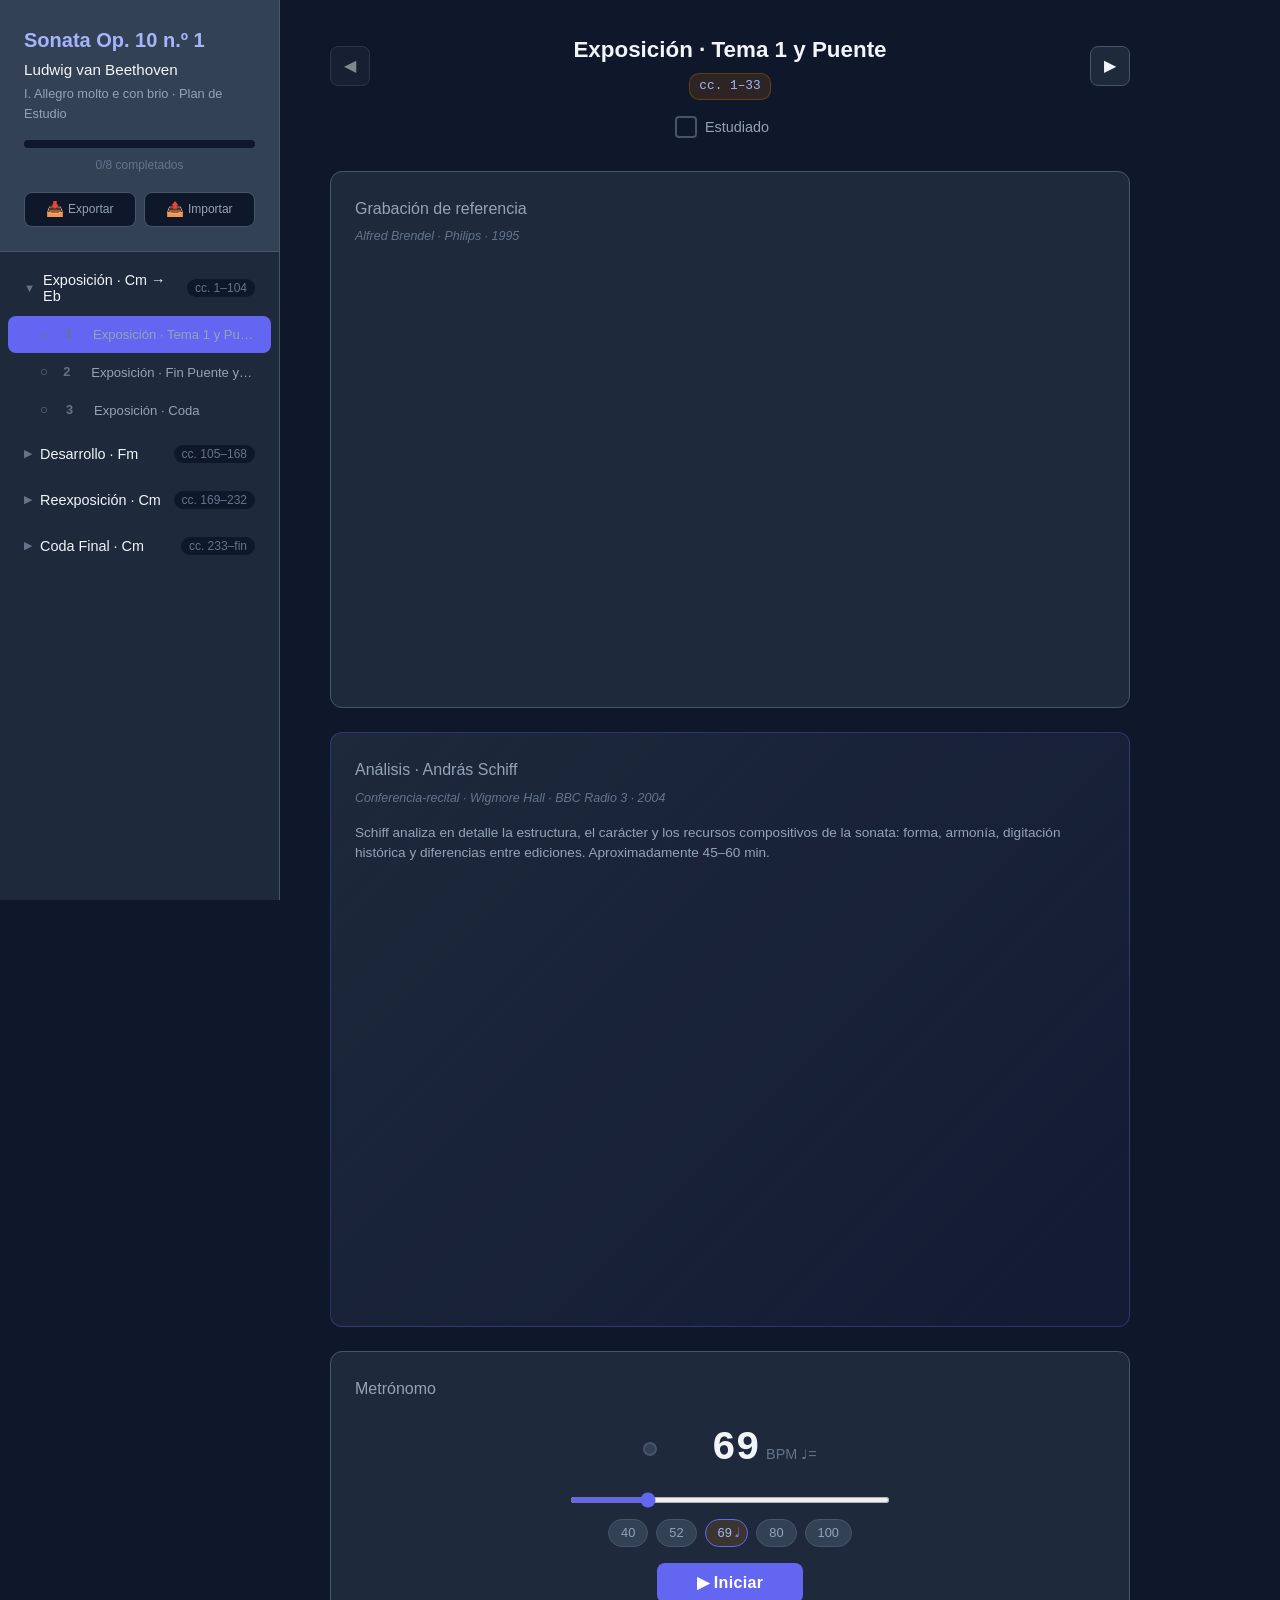
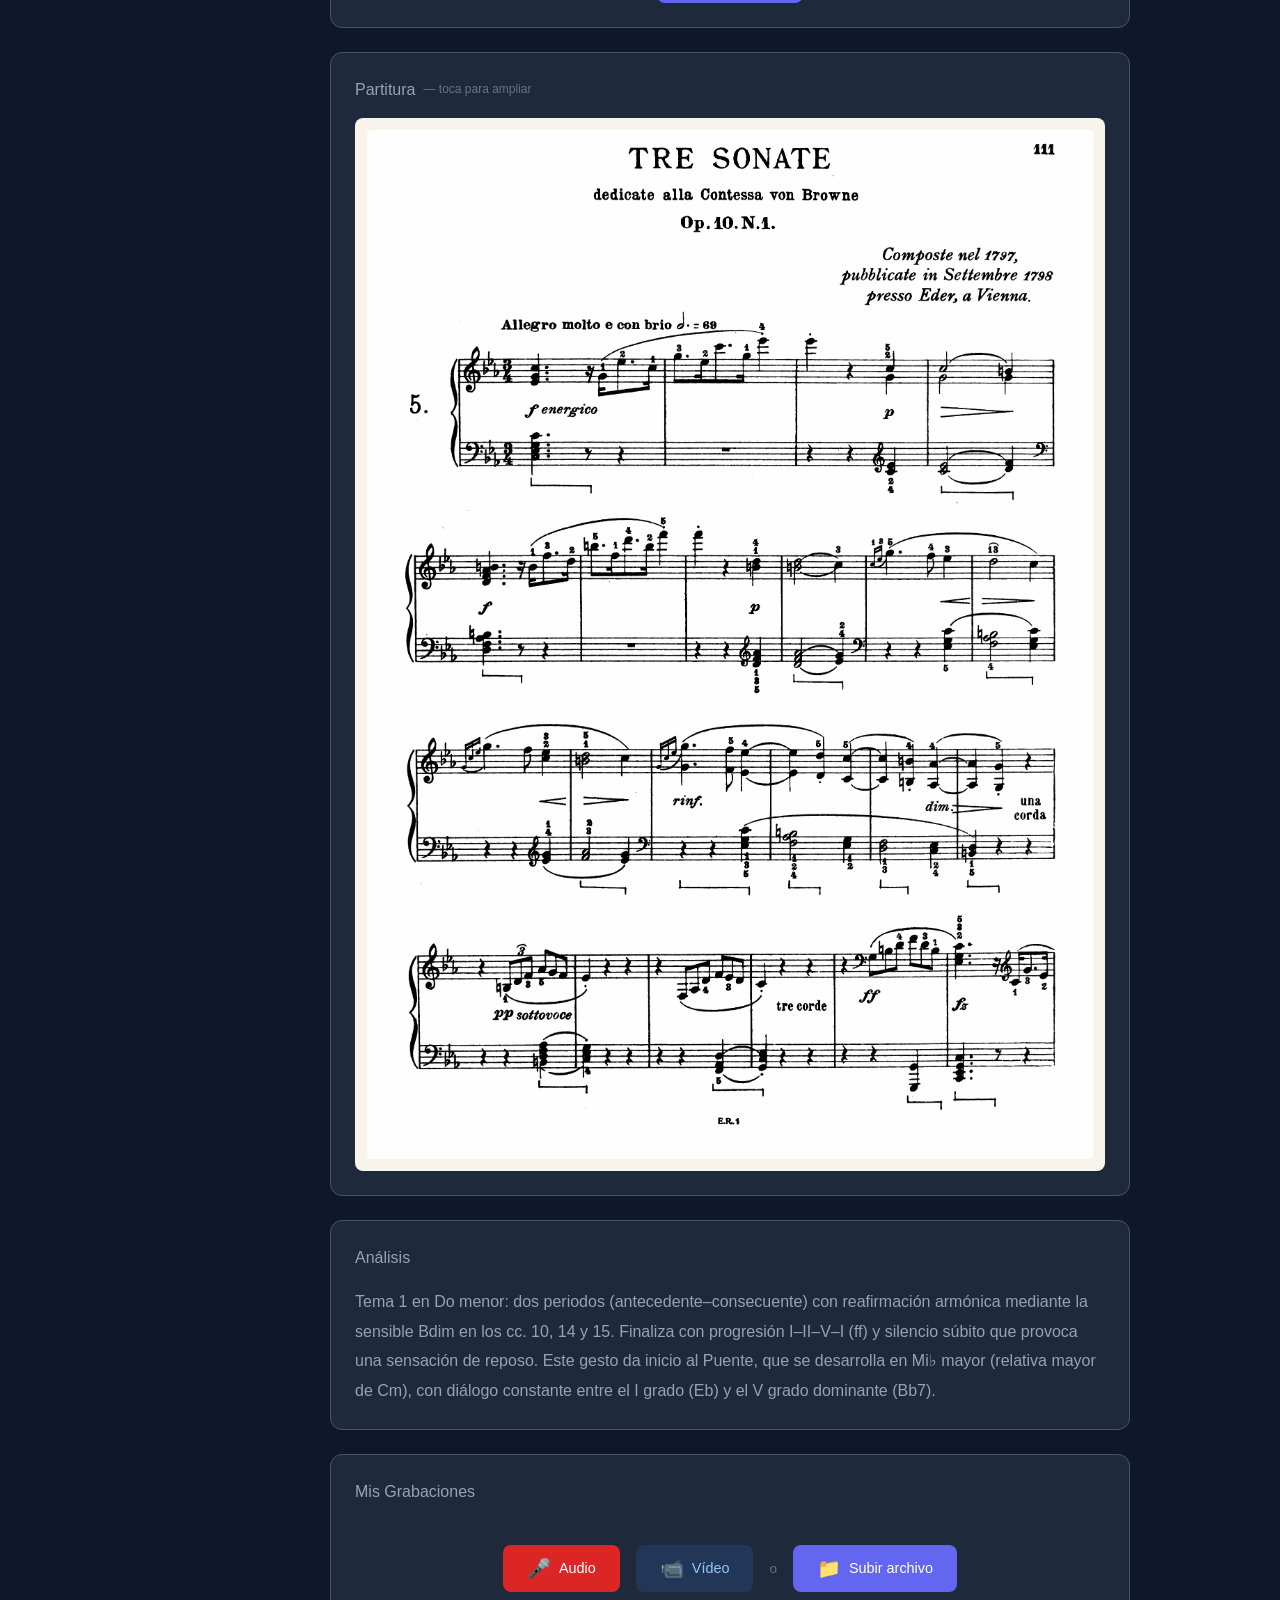
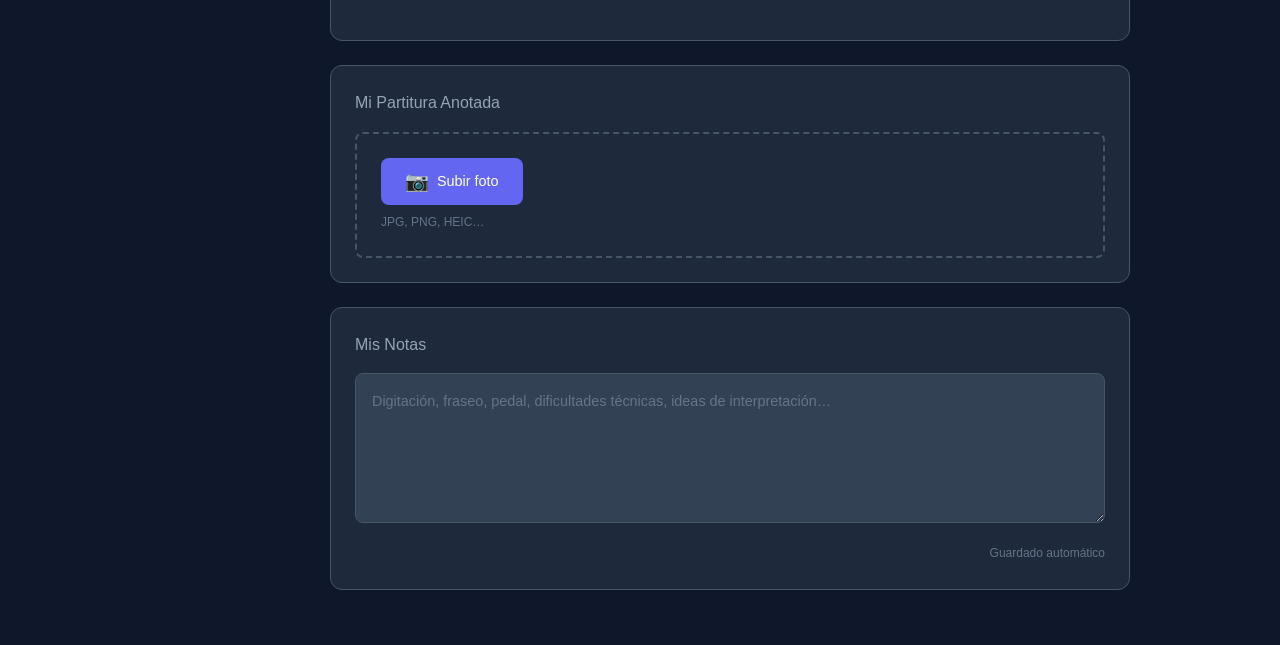
==== index.html @ c19d7aa0 "feat: grabación Brendel + análisis Schiff (Wigmore Hall 2004) Referencia: Alfred Brendel Philips 199" ====
<!DOCTYPE html>
<html lang="es">
<head>
    <meta charset="UTF-8">
    <meta name="viewport" content="width=device-width, initial-scale=1.0">
    <meta name="mobile-web-app-capable" content="yes">
    <meta name="apple-mobile-web-app-capable" content="yes">
    <meta name="apple-mobile-web-app-status-bar-style" content="black-translucent">
    <meta name="apple-mobile-web-app-title" content="Beethoven Op.10/1">
    <link rel="icon" href="data:image/svg+xml,<svg xmlns='http://www.w3.org/2000/svg' viewBox='0 0 100 100'><text y='.9em' font-size='90'>🎹</text></svg>">
    <meta name="theme-color" content="#0f172a">
    <title>Sonata Op. 10 n.º 1 · I. Allegro — Plan de Estudio</title>
    <link rel="stylesheet" href="css/styles.css">
</head>
<body>
    <div class="app-container">
        <!-- Sidebar -->
        <aside class="sidebar" id="sidebar">
            <div class="sidebar-header">
                <h1>Sonata Op. 10 n.º 1</h1>
                <p class="composer">Ludwig van Beethoven</p>
                <p class="subtitle">I. Allegro molto e con brio · Plan de Estudio</p>
                <div class="progress-container">
                    <div class="progress-bar">
                        <div class="progress-fill" id="progressFill"></div>
                    </div>
                    <span class="progress-text" id="progressText">0/8 completados</span>
                </div>

                <div class="backup-buttons">
                    <button class="backup-btn" id="exportBtn" title="Exportar backup">
                        <span>📥</span> Exportar
                    </button>
                    <button class="backup-btn" id="importBtn" title="Importar backup">
                        <span>📤</span> Importar
                    </button>
                    <input type="file" id="importInput" accept=".json" hidden>
                </div>
            </div>

            <nav class="sections-nav" id="sectionsNav">
                <div class="section-group">
                    <button class="section-header" data-section="exposicion">
                        <span class="section-icon">▼</span>
                        <span class="section-title">Exposición · Cm → Eb</span>
                        <span class="section-count">cc. 1–104</span>
                    </button>
                    <div class="section-items" id="section-exposicion"></div>
                </div>

                <div class="section-group">
                    <button class="section-header" data-section="desarrollo">
                        <span class="section-icon">▶</span>
                        <span class="section-title">Desarrollo · Fm</span>
                        <span class="section-count">cc. 105–168</span>
                    </button>
                    <div class="section-items collapsed" id="section-desarrollo"></div>
                </div>

                <div class="section-group">
                    <button class="section-header" data-section="reexposicion">
                        <span class="section-icon">▶</span>
                        <span class="section-title">Reexposición · Cm</span>
                        <span class="section-count">cc. 169–232</span>
                    </button>
                    <div class="section-items collapsed" id="section-reexposicion"></div>
                </div>

                <div class="section-group">
                    <button class="section-header" data-section="coda">
                        <span class="section-icon">▶</span>
                        <span class="section-title">Coda Final · Cm</span>
                        <span class="section-count">cc. 233–fin</span>
                    </button>
                    <div class="section-items collapsed" id="section-coda"></div>
                </div>
            </nav>
        </aside>

        <!-- Mobile menu button -->
        <button class="mobile-menu-btn" id="mobileMenuBtn">
            <span></span>
            <span></span>
            <span></span>
        </button>

        <!-- Main Content -->
        <main class="main-content" id="mainContent">
            <div class="pasaje-view" id="pasajeView">
                <!-- Header -->
                <div class="variation-header">
                    <div class="nav-buttons">
                        <button class="nav-btn" id="prevBtn" title="Anterior">◀</button>
                        <div class="title-block">
                            <h2 class="variation-title" id="pasajeTitulo">Cargando…</h2>
                            <span class="compases-badge" id="pasajeCompases"></span>
                        </div>
                        <button class="nav-btn" id="nextBtn" title="Siguiente">▶</button>
                    </div>
                    <div class="variation-status">
                        <label class="checkbox-container">
                            <input type="checkbox" id="completedCheckbox">
                            <span class="checkmark"></span>
                            <span class="checkbox-label">Estudiado</span>
                        </label>
                        <span class="date-completed" id="dateCompleted"></span>
                    </div>
                </div>

                <!-- Reference Recording -->
                <div class="reference-section">
                    <h3>Grabación de referencia</h3>
                    <p class="reference-meta">Alfred Brendel · Philips · 1995</p>
                    <div class="yt-container">
                        <iframe
                            src="https://www.youtube.com/embed/PrhvseQ_K3A"
                            title="Beethoven Sonata Op. 10 No. 1 — Alfred Brendel"
                            frameborder="0"
                            allow="accelerometer; autoplay; clipboard-write; encrypted-media; gyroscope; picture-in-picture"
                            allowfullscreen>
                        </iframe>
                    </div>
                </div>

                <!-- Schiff Analysis -->
                <div class="reference-section analysis-section">
                    <h3>Análisis · András Schiff</h3>
                    <p class="reference-meta">Conferencia-recital · Wigmore Hall · BBC Radio 3 · 2004</p>
                    <p class="analysis-intro">Schiff analiza en detalle la estructura, el carácter y los recursos compositivos de la sonata: forma, armonía, digitación histórica y diferencias entre ediciones. Aproximadamente 45–60 min.</p>
                    <div class="yt-container">
                        <iframe
                            src="https://www.youtube.com/embed/6U5kYy9c1RE"
                            title="Beethoven Sonata Op. 10 No. 1 — András Schiff lecture"
                            frameborder="0"
                            allow="accelerometer; autoplay; clipboard-write; encrypted-media; gyroscope; picture-in-picture"
                            allowfullscreen>
                        </iframe>
                    </div>
                </div>

                <!-- Metronome -->
                <div class="metronome-section">
                    <h3>Metrónomo</h3>
                    <div class="metronome-container">
                        <div class="metronome-display">
                            <span class="metro-beat" id="metroBeat"></span>
                            <span class="metro-bpm" id="metroBpm">69</span>
                            <span class="metro-label">BPM ♩=</span>
                        </div>
                        <input type="range" class="metro-slider" id="metroSlider"
                               min="30" max="200" value="69">
                        <div class="metro-presets">
                            <button class="metro-preset" data-bpm="40">40</button>
                            <button class="metro-preset" data-bpm="52">52</button>
                            <button class="metro-preset active" data-bpm="69">69 𝅗𝅥</button>
                            <button class="metro-preset" data-bpm="80">80</button>
                            <button class="metro-preset" data-bpm="100">100</button>
                        </div>
                        <button class="metro-btn" id="metroBtn">▶ Iniciar</button>
                    </div>
                </div>

                <!-- Score Image -->
                <div class="manuscript-section">
                    <h3>Partitura <span class="zoom-hint">— toca para ampliar</span></h3>
                    <div class="manuscript-container">
                        <img id="manuscriptImg" src="" alt="Partitura" title="Toca para ampliar">
                    </div>
                </div>

                <!-- Fullscreen overlay -->
                <div class="score-overlay" id="scoreOverlay">
                    <img id="scoreOverlayImg" src="" alt="Partitura ampliada">
                </div>

                <!-- Description -->
                <div class="description-section">
                    <h3>Análisis</h3>
                    <p id="pasajeDescripcion"></p>
                </div>

                <!-- Recording Section -->
                <div class="recording-section">
                    <h3>Mis Grabaciones</h3>
                    <div class="recording-container">
                        <div class="audio-options" id="audioOptions">
                            <button class="record-btn" id="recordBtn">
                                <span class="record-icon">🎤</span>
                                <span>Audio</span>
                            </button>
                            <button class="record-btn record-btn-video" id="recordVideoBtn">
                                <span class="record-icon">📹</span>
                                <span>Vídeo</span>
                            </button>
                            <span class="audio-separator">o</span>
                            <input type="file" id="audioInput" accept="audio/*" hidden>
                            <button class="upload-btn" id="uploadBtn">
                                <span class="upload-icon">📁</span>
                                <span>Subir archivo</span>
                            </button>
                        </div>
                        <div class="recorder-active" id="recorderActive" style="display: none;">
                            <div class="recording-indicator">
                                <span class="rec-dot"></span>
                                <span class="rec-text">REC</span>
                                <span class="rec-time" id="recTime">00:00</span>
                            </div>
                            <button class="stop-btn" id="stopBtn">
                                <span>■</span> Parar
                            </button>
                        </div>
                        <!-- Cuenta atrás antes de grabar vídeo -->
                        <div class="countdown-overlay" id="countdownOverlay" style="display: none;">
                            <span class="countdown-number" id="countdownNumber">3</span>
                        </div>
                        <!-- Webcam preview durante grabación de vídeo -->
                        <div class="video-recorder-active" id="videoRecorderActive" style="display: none;">
                            <div class="video-recorder-layout">
                                <div class="webcam-wrapper">
                                    <video id="webcamPreview" autoplay muted playsinline class="webcam-preview"></video>
                                </div>
                                <div class="score-thumb-wrapper">
                                    <img id="scoreThumbnail" class="score-thumbnail" src="" alt="Partitura">
                                </div>
                            </div>
                            <div class="recording-indicator">
                                <span class="rec-dot"></span>
                                <span class="rec-text">REC</span>
                                <span class="rec-time" id="recVideoTime">00:00</span>
                            </div>
                            <button class="stop-btn" id="stopVideoBtn">
                                <span>■</span> Parar
                            </button>
                        </div>
                        <div class="recordings-list" id="recordingsList"></div>
                        <div class="recordings-list" id="videosList"></div>
                    </div>
                </div>

                <!-- My Score Photo Section -->
                <div class="score-photo-section">
                    <h3>Mi Partitura Anotada</h3>
                    <div class="score-photo-container">
                        <div class="photo-upload-area" id="photoUploadArea">
                            <input type="file" id="photoInput" accept="image/*" hidden>
                            <button class="photo-upload-btn" id="photoUploadBtn">
                                <span class="photo-icon">📷</span>
                                <span>Subir foto</span>
                            </button>
                            <p class="upload-hint">JPG, PNG, HEIC…</p>
                        </div>
                        <div class="photo-preview-container" id="photoPreviewContainer" style="display: none;">
                            <img id="photoPreview" src="" alt="Mi partitura anotada">
                            <button class="remove-photo-btn" id="removePhotoBtn" title="Eliminar foto">✕</button>
                        </div>
                    </div>
                </div>

                <!-- Notes Section -->
                <div class="notes-section">
                    <h3>Mis Notas</h3>
                    <textarea id="notesTextarea" placeholder="Digitación, fraseo, pedal, dificultades técnicas, ideas de interpretación…"></textarea>
                    <div class="notes-footer">
                        <span class="autosave-indicator" id="autosaveIndicator">Guardado automático</span>
                    </div>
                </div>
            </div>
        </main>
    </div>

    <script src="js/data.js?v=1"></script>
    <script src="js/app.js?v=1"></script>
</body>
</html>
---- css/styles.css ----
/* Reset y variables */
* {
    margin: 0;
    padding: 0;
    box-sizing: border-box;
}

:root {
    --bg-primary: #0f172a;
    --bg-secondary: #1e293b;
    --bg-tertiary: #334155;
    --text-primary: #f1f5f9;
    --text-secondary: #94a3b8;
    --text-muted: #64748b;
    --accent: #6366f1;
    --accent-hover: #4f46e5;
    --accent-light: #a5b4fc;
    --accent-green: #22c55e;
    --accent-green-light: #4ade80;
    --border-color: #475569;
    --shadow: 0 4px 6px -1px rgba(0, 0, 0, 0.3);
    --radius: 8px;
    --radius-lg: 12px;
}

body {
    font-family: -apple-system, BlinkMacSystemFont, 'Segoe UI', Roboto, Oxygen, Ubuntu, sans-serif;
    background-color: var(--bg-primary);
    color: var(--text-primary);
    line-height: 1.6;
    min-height: 100vh;
}

.app-container {
    display: flex;
    min-height: 100vh;
}

/* Sidebar */
.sidebar {
    width: 280px;
    background-color: var(--bg-secondary);
    border-right: 1px solid var(--border-color);
    display: flex;
    flex-direction: column;
    position: fixed;
    height: 100vh;
    overflow-y: auto;
    z-index: 100;
    transition: transform 0.3s ease;
}

.sidebar-header {
    padding: 1.5rem;
    border-bottom: 1px solid var(--border-color);
    background-color: var(--bg-tertiary);
}

.sidebar-header h1 {
    font-size: 1.25rem;
    font-weight: 700;
    margin-bottom: 0.1rem;
    color: var(--accent-light);
}

.composer {
    font-size: 0.95rem;
    font-weight: 500;
    color: var(--text-primary);
    margin-bottom: 0.1rem;
}

.subtitle {
    font-size: 0.8rem;
    color: var(--text-secondary);
    margin-bottom: 1rem;
}

/* Progress Bar */
.progress-container {
    margin-top: 1rem;
}

.progress-bar {
    height: 8px;
    background-color: var(--bg-primary);
    border-radius: 4px;
    overflow: hidden;
}

.progress-fill {
    height: 100%;
    background: linear-gradient(90deg, var(--accent), var(--accent-light));
    border-radius: 4px;
    width: 0%;
    transition: width 0.5s ease;
}

.progress-text {
    display: block;
    font-size: 0.75rem;
    color: var(--text-muted);
    margin-top: 0.5rem;
    text-align: center;
}

/* Sections Navigation */
.sections-nav {
    flex: 1;
    overflow-y: auto;
    padding: 0.5rem;
}

.section-group {
    margin-bottom: 0.25rem;
}

.section-header {
    width: 100%;
    display: flex;
    align-items: center;
    gap: 0.5rem;
    padding: 0.75rem 1rem;
    background-color: transparent;
    border: none;
    color: var(--text-primary);
    font-size: 0.9rem;
    font-weight: 500;
    cursor: pointer;
    border-radius: var(--radius);
    transition: background-color 0.2s;
}

.section-header:hover {
    background-color: var(--bg-tertiary);
}

.section-icon {
    font-size: 0.7rem;
    color: var(--text-muted);
    transition: transform 0.2s;
}

.section-title {
    flex: 1;
    text-align: left;
}

.section-count {
    font-size: 0.75rem;
    color: var(--text-muted);
    background-color: var(--bg-primary);
    padding: 0.125rem 0.5rem;
    border-radius: 10px;
}

.section-items {
    max-height: 1000px;
    overflow: hidden;
    transition: max-height 0.3s ease;
}

.section-items.collapsed {
    max-height: 0;
}

.variation-item {
    display: flex;
    align-items: center;
    gap: 0.5rem;
    padding: 0.5rem 1rem 0.5rem 2rem;
    cursor: pointer;
    border-radius: var(--radius);
    transition: background-color 0.2s;
    font-size: 0.85rem;
}

.variation-item:hover {
    background-color: var(--bg-tertiary);
}

.variation-item.active {
    background-color: var(--accent);
}

.variation-item.completed .item-check {
    color: var(--accent-green);
}

.item-check {
    width: 18px;
    color: var(--text-muted);
}

.item-number {
    font-weight: 600;
    min-width: 20px;
    color: var(--text-muted);
    font-size: 0.8rem;
}

.item-title {
    color: var(--text-secondary);
    font-size: 0.82rem;
    white-space: nowrap;
    overflow: hidden;
    text-overflow: ellipsis;
}

/* Mobile Menu Button */
.mobile-menu-btn {
    display: none;
    position: fixed;
    top: 1rem;
    left: 1rem;
    z-index: 200;
    width: 40px;
    height: 40px;
    background-color: var(--bg-secondary);
    border: 1px solid var(--border-color);
    border-radius: var(--radius);
    cursor: pointer;
    flex-direction: column;
    justify-content: center;
    align-items: center;
    gap: 4px;
}

.mobile-menu-btn span {
    display: block;
    width: 20px;
    height: 2px;
    background-color: var(--text-primary);
    transition: transform 0.2s;
}

/* Main Content */
.main-content {
    flex: 1;
    margin-left: 280px;
    padding: 2rem;
    max-width: 900px;
}

.pasaje-view {
    max-width: 800px;
    margin: 0 auto;
}

/* Variation Header */
.variation-header {
    margin-bottom: 2rem;
}

.nav-buttons {
    display: flex;
    align-items: center;
    gap: 1rem;
    margin-bottom: 1rem;
}

.nav-btn {
    width: 40px;
    height: 40px;
    background-color: var(--bg-secondary);
    border: 1px solid var(--border-color);
    border-radius: var(--radius);
    color: var(--text-primary);
    cursor: pointer;
    font-size: 1rem;
    transition: background-color 0.2s, transform 0.1s;
    flex-shrink: 0;
}

.nav-btn:hover {
    background-color: var(--bg-tertiary);
}

.nav-btn:active {
    transform: scale(0.95);
}

.nav-btn:disabled {
    opacity: 0.5;
    cursor: not-allowed;
}

.title-block {
    flex: 1;
    text-align: center;
}

.variation-title {
    font-size: 1.4rem;
    font-weight: 600;
    margin-bottom: 0.2rem;
}

.compases-badge {
    display: inline-block;
    font-size: 0.8rem;
    color: var(--accent-light);
    background-color: rgba(217, 119, 6, 0.15);
    padding: 0.15rem 0.6rem;
    border-radius: 10px;
    border: 1px solid rgba(217, 119, 6, 0.3);
    font-family: monospace;
}

.variation-status {
    display: flex;
    align-items: center;
    gap: 1rem;
    justify-content: center;
}

/* Custom Checkbox */
.checkbox-container {
    display: flex;
    align-items: center;
    gap: 0.5rem;
    cursor: pointer;
    user-select: none;
}

.checkbox-container input {
    display: none;
}

.checkmark {
    width: 22px;
    height: 22px;
    border: 2px solid var(--border-color);
    border-radius: 4px;
    display: flex;
    align-items: center;
    justify-content: center;
    transition: all 0.2s;
}

.checkbox-container input:checked + .checkmark {
    background-color: var(--accent-green);
    border-color: var(--accent-green);
}

.checkbox-container input:checked + .checkmark::after {
    content: '✓';
    color: white;
    font-size: 14px;
    font-weight: bold;
}

.checkbox-label {
    font-size: 0.9rem;
    color: var(--text-secondary);
}

.date-completed {
    font-size: 0.8rem;
    color: var(--text-muted);
}

/* Sections */
.manuscript-section,
.description-section,
.recording-section,
.notes-section,
.score-photo-section {
    background-color: var(--bg-secondary);
    border-radius: var(--radius-lg);
    padding: 1.5rem;
    margin-bottom: 1.5rem;
    border: 1px solid var(--border-color);
}

.manuscript-section h3,
.description-section h3,
.recording-section h3,
.notes-section h3,
.score-photo-section h3 {
    font-size: 1rem;
    font-weight: 500;
    color: var(--text-secondary);
    margin-bottom: 1rem;
    display: flex;
    align-items: center;
    gap: 0.5rem;
}

/* Reference Recording */
.reference-section {
    background-color: var(--bg-secondary);
    border-radius: var(--radius-lg);
    padding: 1.5rem;
    margin-bottom: 1.5rem;
    border: 1px solid var(--border-color);
}

.reference-section h3 {
    font-size: 1rem;
    font-weight: 500;
    color: var(--text-secondary);
    margin-bottom: 0.35rem;
}

.reference-meta {
    font-size: 0.78rem;
    color: var(--text-muted);
    margin-bottom: 0.9rem;
    font-style: italic;
}

.analysis-section {
    border-color: rgba(99, 102, 241, 0.3);
    background: linear-gradient(135deg, var(--bg-secondary), rgba(99, 102, 241, 0.05));
}

.analysis-intro {
    font-size: 0.85rem;
    color: var(--text-secondary);
    margin-bottom: 1rem;
    line-height: 1.5;
}

.yt-container {
    position: relative;
    padding-bottom: 56.25%;
    height: 0;
    overflow: hidden;
    border-radius: var(--radius);
}

.yt-container iframe {
    position: absolute;
    top: 0;
    left: 0;
    width: 100%;
    height: 100%;
    border-radius: var(--radius);
}

/* Metronome */
.metronome-section {
    background-color: var(--bg-secondary);
    border-radius: var(--radius-lg);
    padding: 1.5rem;
    margin-bottom: 1.5rem;
    border: 1px solid var(--border-color);
}

.metronome-section h3 {
    font-size: 1rem;
    font-weight: 500;
    color: var(--text-secondary);
    margin-bottom: 1rem;
}

.metronome-container {
    display: flex;
    flex-direction: column;
    align-items: center;
    gap: 1rem;
}

.metronome-display {
    display: flex;
    align-items: baseline;
    gap: 0.4rem;
}

.metro-beat {
    display: inline-block;
    width: 14px;
    height: 14px;
    border-radius: 50%;
    background-color: var(--bg-tertiary);
    border: 2px solid var(--border-color);
    transition: background-color 0.05s, border-color 0.05s;
    flex-shrink: 0;
    align-self: center;
}

.metro-beat.on {
    background-color: var(--accent-light);
    border-color: var(--accent-light);
    box-shadow: 0 0 8px var(--accent);
}

.metro-bpm {
    font-size: 2.5rem;
    font-weight: 700;
    font-family: monospace;
    color: var(--text-primary);
    min-width: 4ch;
    text-align: right;
}

.metro-label {
    font-size: 0.9rem;
    color: var(--text-muted);
}

.metro-slider {
    width: 100%;
    max-width: 320px;
    accent-color: var(--accent);
    height: 6px;
    cursor: pointer;
}

.metro-presets {
    display: flex;
    gap: 0.5rem;
    flex-wrap: wrap;
    justify-content: center;
}

.metro-preset {
    padding: 0.3rem 0.75rem;
    background-color: var(--bg-tertiary);
    border: 1px solid var(--border-color);
    border-radius: 20px;
    color: var(--text-secondary);
    font-size: 0.8rem;
    cursor: pointer;
    transition: all 0.2s;
}

.metro-preset:hover {
    border-color: var(--accent);
    color: var(--accent-light);
}

.metro-preset.active {
    background-color: rgba(217, 119, 6, 0.15);
    border-color: var(--accent);
    color: var(--accent-light);
}

.metro-btn {
    padding: 0.65rem 2.5rem;
    background-color: var(--accent);
    border: none;
    border-radius: var(--radius);
    color: white;
    font-size: 1rem;
    font-weight: 600;
    cursor: pointer;
    transition: background-color 0.2s;
    letter-spacing: 0.02em;
}

.metro-btn:hover {
    background-color: var(--accent-hover);
}

.metro-btn.running {
    background-color: #dc2626;
}

.metro-btn.running:hover {
    background-color: #b91c1c;
}

/* Manuscript / Score */
.manuscript-container {
    background-color: #f8f4ec;
    border-radius: var(--radius);
    padding: 0.75rem;
    text-align: center;
    min-height: 120px;
    display: flex;
    align-items: center;
    justify-content: center;
}

.zoom-hint {
    font-size: 0.75rem;
    color: var(--text-muted);
    font-weight: 400;
}

.manuscript-container img {
    max-width: 100%;
    height: auto;
    border-radius: 4px;
    cursor: zoom-in;
    transition: opacity 0.15s;
}

.manuscript-container img:hover {
    opacity: 0.85;
}

/* Score fullscreen overlay */
.score-overlay {
    display: none;
    position: fixed;
    inset: 0;
    background-color: rgba(0, 0, 0, 0.95);
    z-index: 500;
    justify-content: center;
    align-items: center;
    cursor: zoom-out;
    padding: 1rem;
}

.score-overlay.open {
    display: flex;
}

.score-overlay img {
    max-width: 100%;
    max-height: 100%;
    object-fit: contain;
    border-radius: var(--radius);
    touch-action: pinch-zoom;
}

/* Description */
#pasajeDescripcion {
    color: var(--text-secondary);
    line-height: 1.85;
}

/* Recording */
.recording-container {
    display: flex;
    flex-direction: column;
    gap: 1rem;
}

.audio-options {
    display: flex;
    align-items: center;
    justify-content: center;
    gap: 1rem;
    padding: 1.5rem;
}

.audio-separator {
    color: var(--text-muted);
    font-size: 0.85rem;
}

.record-btn {
    display: flex;
    align-items: center;
    gap: 0.5rem;
    padding: 0.75rem 1.5rem;
    background-color: #dc2626;
    border: none;
    border-radius: var(--radius);
    color: white;
    font-size: 0.9rem;
    cursor: pointer;
    transition: background-color 0.2s;
}

.record-btn:hover {
    background-color: #b91c1c;
}

.record-icon {
    font-size: 1.2rem;
}

.upload-btn {
    display: flex;
    align-items: center;
    gap: 0.5rem;
    padding: 0.75rem 1.5rem;
    background-color: var(--accent);
    border: none;
    border-radius: var(--radius);
    color: white;
    font-size: 0.9rem;
    cursor: pointer;
    transition: background-color 0.2s;
}

.upload-btn:hover {
    background-color: var(--accent-hover);
}

.upload-icon {
    font-size: 1.2rem;
}

/* Recorder Active State */
.recorder-active {
    display: flex;
    flex-direction: column;
    align-items: center;
    gap: 1rem;
    padding: 1.5rem;
}

.recording-indicator {
    display: flex;
    align-items: center;
    gap: 0.75rem;
    padding: 0.75rem 1.5rem;
    background-color: rgba(220, 38, 38, 0.1);
    border-radius: var(--radius);
}

.rec-dot {
    width: 12px;
    height: 12px;
    background-color: #dc2626;
    border-radius: 50%;
    animation: pulse-rec 1s ease-in-out infinite;
}

@keyframes pulse-rec {
    0%, 100% { opacity: 1; }
    50% { opacity: 0.3; }
}

.rec-text {
    color: #dc2626;
    font-weight: 600;
    font-size: 0.9rem;
}

.rec-time {
    color: var(--text-primary);
    font-family: monospace;
    font-size: 1.1rem;
}

.stop-btn {
    display: flex;
    align-items: center;
    gap: 0.5rem;
    padding: 0.75rem 2rem;
    background-color: var(--bg-tertiary);
    border: 1px solid var(--border-color);
    border-radius: var(--radius);
    color: var(--text-primary);
    font-size: 0.9rem;
    cursor: pointer;
    transition: all 0.2s;
}

.stop-btn:hover {
    background-color: var(--border-color);
}

/* Score Photo Section */
.photo-upload-area {
    display: flex;
    flex-direction: column;
    align-items: center;
    padding: 1.5rem;
    border: 2px dashed var(--border-color);
    border-radius: var(--radius);
    transition: border-color 0.2s;
}

.photo-upload-area:hover {
    border-color: var(--accent);
}

.photo-upload-btn {
    display: flex;
    align-items: center;
    gap: 0.5rem;
    padding: 0.75rem 1.5rem;
    background-color: var(--accent);
    border: none;
    border-radius: var(--radius);
    color: white;
    font-size: 0.9rem;
    cursor: pointer;
    transition: background-color 0.2s;
}

.photo-upload-btn:hover {
    background-color: var(--accent-hover);
}

.photo-icon {
    font-size: 1.2rem;
}

.upload-hint {
    margin-top: 0.5rem;
    font-size: 0.75rem;
    color: var(--text-muted);
}

.photo-preview-container {
    position: relative;
}

.photo-preview-container img {
    width: 100%;
    max-height: 400px;
    object-fit: contain;
    border-radius: var(--radius);
    background-color: var(--bg-tertiary);
}

.remove-photo-btn {
    position: absolute;
    top: 0.5rem;
    right: 0.5rem;
    width: 32px;
    height: 32px;
    background-color: rgba(0, 0, 0, 0.7);
    border: none;
    border-radius: 50%;
    color: white;
    cursor: pointer;
    transition: background-color 0.2s;
}

.remove-photo-btn:hover {
    background-color: #ef4444;
}

/* Notes */
#notesTextarea {
    width: 100%;
    min-height: 150px;
    padding: 1rem;
    background-color: var(--bg-tertiary);
    border: 1px solid var(--border-color);
    border-radius: var(--radius);
    color: var(--text-primary);
    font-family: inherit;
    font-size: 0.9rem;
    line-height: 1.6;
    resize: vertical;
    transition: border-color 0.2s;
}

#notesTextarea:focus {
    outline: none;
    border-color: var(--accent);
}

#notesTextarea::placeholder {
    color: var(--text-muted);
}

.notes-footer {
    margin-top: 0.5rem;
    text-align: right;
}

.autosave-indicator {
    font-size: 0.75rem;
    color: var(--text-muted);
}

.autosave-indicator.saving {
    color: var(--accent-light);
}

.autosave-indicator.saved {
    color: var(--accent-green);
}

/* Recordings List */
.recordings-list {
    display: flex;
    flex-direction: column;
    gap: 0.5rem;
    margin-top: 1rem;
}

.recordings-list:empty {
    display: none;
}

.recording-item {
    display: flex;
    align-items: center;
    gap: 0.75rem;
    padding: 0.75rem 1rem;
    background-color: var(--bg-tertiary);
    border-radius: var(--radius);
    transition: background-color 0.2s;
}

.recording-item:hover {
    background-color: var(--border-color);
}

.recording-item.playing {
    background-color: rgba(217, 119, 6, 0.2);
    border: 1px solid var(--accent);
}

.recording-icon {
    font-size: 1.2rem;
    opacity: 0.7;
}

.recording-info {
    flex: 1;
    min-width: 0;
}

.recording-name {
    font-size: 0.9rem;
    font-weight: 500;
    color: var(--text-primary);
}

.recording-date {
    font-size: 0.75rem;
    color: var(--text-muted);
}

.recording-actions {
    display: flex;
    align-items: center;
    gap: 0.5rem;
}

.play-btn, .delete-recording-btn {
    width: 36px;
    height: 36px;
    border-radius: 50%;
    border: 1px solid var(--border-color);
    background-color: transparent;
    color: var(--text-secondary);
    cursor: pointer;
    display: flex;
    align-items: center;
    justify-content: center;
    font-size: 0.9rem;
    transition: all 0.2s;
}

.play-btn:hover {
    background-color: var(--accent);
    border-color: var(--accent);
    color: white;
}

.play-btn.playing {
    background-color: var(--accent);
    border-color: var(--accent);
    color: white;
}

.delete-recording-btn:hover {
    background-color: #ef4444;
    border-color: #ef4444;
    color: white;
}

/* Backup Buttons */
.backup-buttons {
    display: flex;
    gap: 0.5rem;
    margin-top: 1rem;
}

.backup-btn {
    flex: 1;
    display: flex;
    align-items: center;
    justify-content: center;
    gap: 0.25rem;
    padding: 0.5rem;
    background-color: var(--bg-primary);
    border: 1px solid var(--border-color);
    border-radius: var(--radius);
    color: var(--text-secondary);
    font-size: 0.75rem;
    cursor: pointer;
    transition: all 0.2s;
}

.backup-btn:hover {
    background-color: var(--bg-tertiary);
    color: var(--text-primary);
}

.backup-btn span {
    font-size: 0.9rem;
}

/* Notifications */
.notification {
    position: fixed;
    bottom: 2rem;
    right: 2rem;
    padding: 1rem 1.5rem;
    background-color: var(--bg-secondary);
    border: 1px solid var(--border-color);
    border-radius: var(--radius);
    color: var(--text-primary);
    font-size: 0.9rem;
    box-shadow: var(--shadow);
    transform: translateY(100px);
    opacity: 0;
    transition: all 0.3s ease;
    z-index: 1000;
}

.notification.show {
    transform: translateY(0);
    opacity: 1;
}

.notification-success {
    border-left: 4px solid var(--accent-green);
}

.notification-error {
    border-left: 4px solid #ef4444;
}

.notification-info {
    border-left: 4px solid var(--accent);
}

/* Scrollbar */
::-webkit-scrollbar {
    width: 8px;
}

::-webkit-scrollbar-track {
    background: var(--bg-primary);
}

::-webkit-scrollbar-thumb {
    background: var(--bg-tertiary);
    border-radius: 4px;
}

::-webkit-scrollbar-thumb:hover {
    background: var(--border-color);
}

/* Overlay for mobile */
.sidebar-overlay {
    display: none;
    position: fixed;
    top: 0; left: 0; right: 0; bottom: 0;
    background-color: rgba(0, 0, 0, 0.5);
    z-index: 90;
}

.sidebar-overlay.active {
    display: block;
}

/* Responsive */
@media (max-width: 768px) {
    .sidebar {
        transform: translateX(-100%);
    }

    .sidebar.open {
        transform: translateX(0);
    }

    .mobile-menu-btn {
        display: flex;
    }

    .main-content {
        margin-left: 0;
        padding: 1rem;
        padding-top: 4rem;
    }

    .variation-title {
        font-size: 1.1rem;
    }

    .nav-buttons {
        flex-wrap: wrap;
        justify-content: center;
    }

    .backup-buttons {
        flex-direction: column;
    }

    .notification {
        left: 1rem;
        right: 1rem;
        bottom: 1rem;
    }

    .audio-options {
        flex-direction: column;
        gap: 0.75rem;
    }

    .audio-separator {
        display: none;
    }

    .webcam-preview {
        width: 100%;
    }
}

/* ==========================================
   GRABACIÓN DE VÍDEO
   ========================================== */

.record-btn-video {
    background-color: rgba(59, 130, 246, 0.15);
    border-color: #3b82f6;
    color: #93c5fd;
}

.record-btn-video:hover {
    background-color: rgba(59, 130, 246, 0.3);
    border-color: #60a5fa;
}

/* Cuenta atrás */
.countdown-overlay {
    display: flex;
    align-items: center;
    justify-content: center;
    background: rgba(15, 23, 42, 0.92);
    border: 1px solid rgba(220, 38, 38, 0.4);
    border-radius: var(--radius);
    padding: 2rem;
    margin-bottom: 0.5rem;
}

.countdown-number {
    font-size: 6rem;
    font-weight: 800;
    color: #fbbf24;
    line-height: 1;
    animation: countdown-pulse 1s ease-in-out;
}

@keyframes countdown-pulse {
    0%   { transform: scale(1.4); opacity: 0.4; }
    40%  { transform: scale(1);   opacity: 1; }
    80%  { transform: scale(0.95); opacity: 1; }
    100% { transform: scale(0.9); opacity: 0.6; }
}

/* Layout webcam + miniatura */
.video-recorder-active {
    display: flex;
    flex-direction: column;
    align-items: center;
    gap: 0.75rem;
    padding: 1rem;
    background-color: rgba(220, 38, 38, 0.05);
    border: 1px solid rgba(220, 38, 38, 0.3);
    border-radius: var(--radius);
}

.video-recorder-layout {
    display: flex;
    gap: 0.75rem;
    width: 100%;
    align-items: flex-start;
}

.webcam-wrapper {
    flex: 2;
    min-width: 0;
}

.score-thumb-wrapper {
    flex: 1;
    min-width: 0;
    background: #f8f4ec;
    border-radius: var(--radius);
    overflow: hidden;
    border: 1px solid var(--border-color);
}

.webcam-preview {
    width: 100%;
    border-radius: var(--radius);
    border: 2px solid rgba(220, 38, 38, 0.5);
    background: #000;
    aspect-ratio: 16/9;
    object-fit: cover;
    display: block;
}

.score-thumbnail {
    width: 100%;
    height: 100%;
    object-fit: cover;
    display: block;
    opacity: 0.9;
}

.video-item {
    border-left: 3px solid #3b82f6;
}

.video-player-container {
    margin: 0.25rem 0 0.75rem 0;
    border-radius: var(--radius);
    overflow: hidden;
    background: #000;
}

.video-playback {
    width: 100%;
    max-height: 300px;
    display: block;
    border-radius: var(--radius);
}
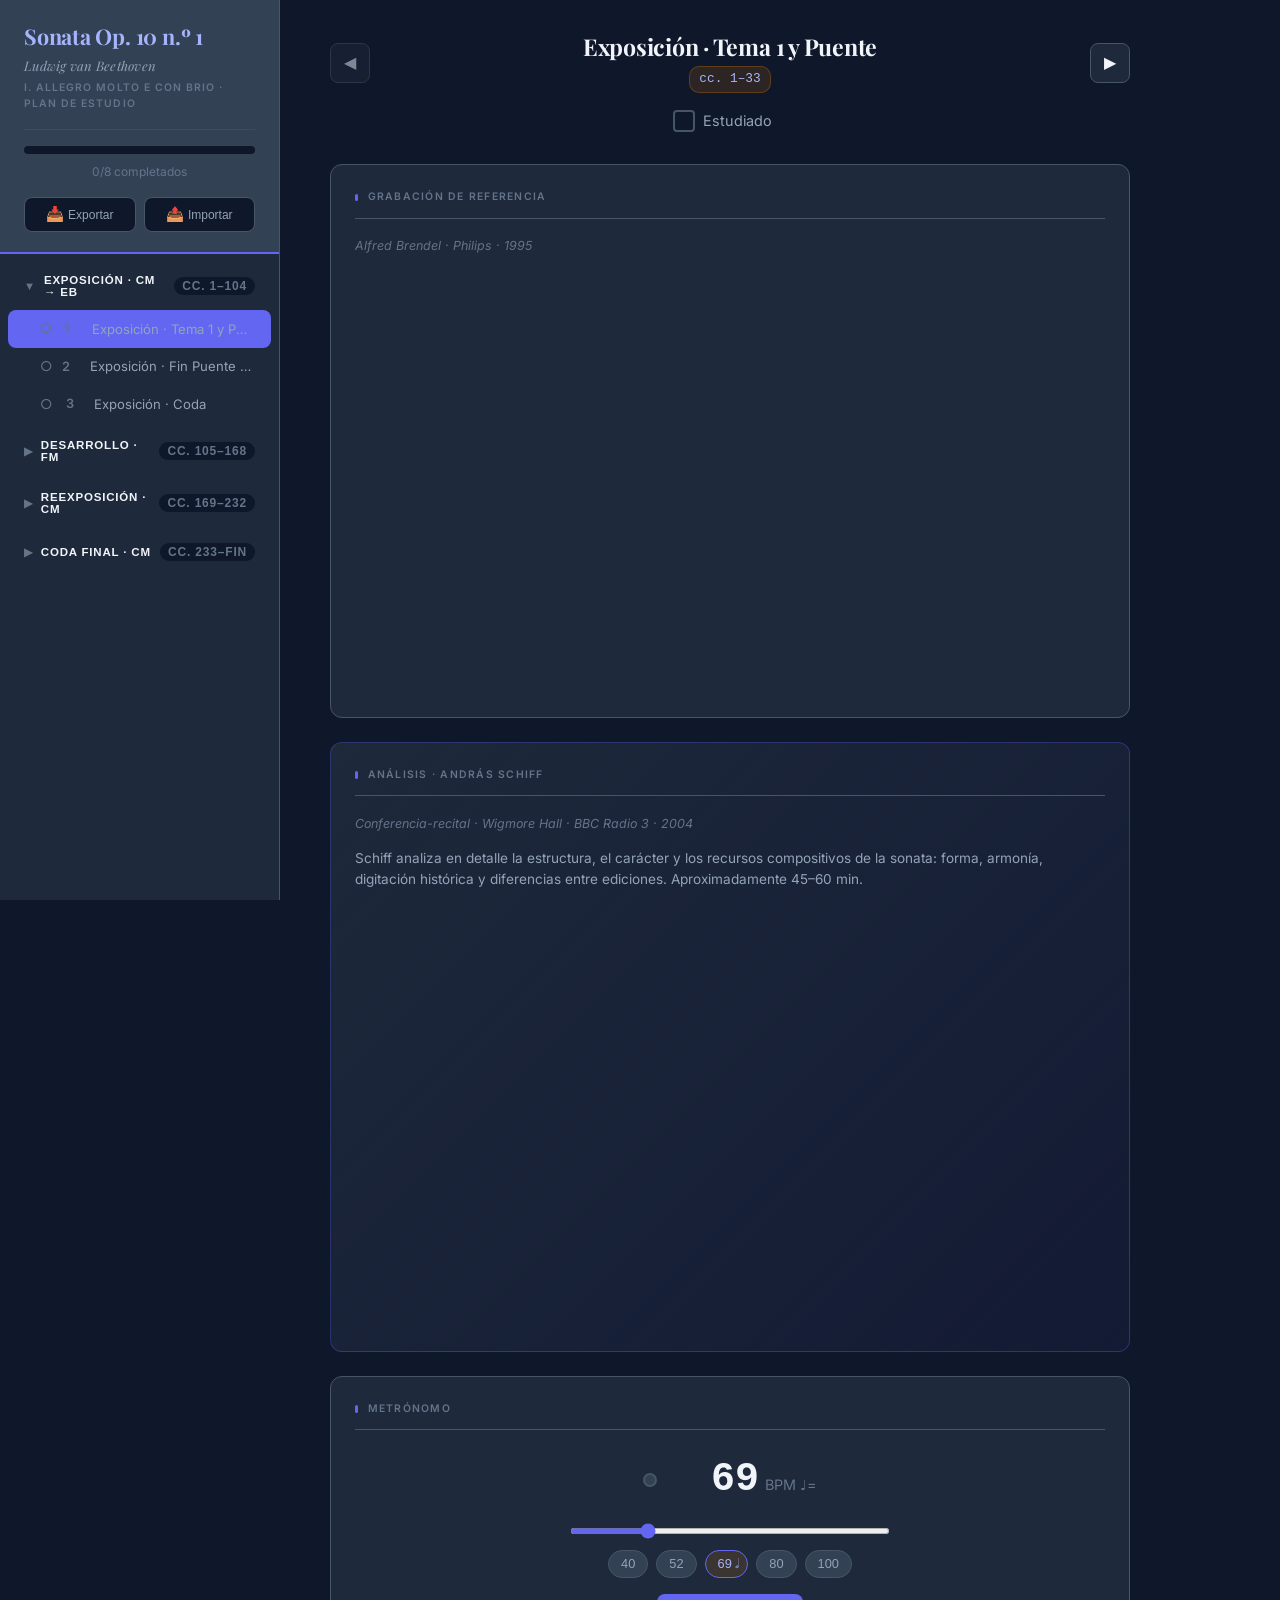
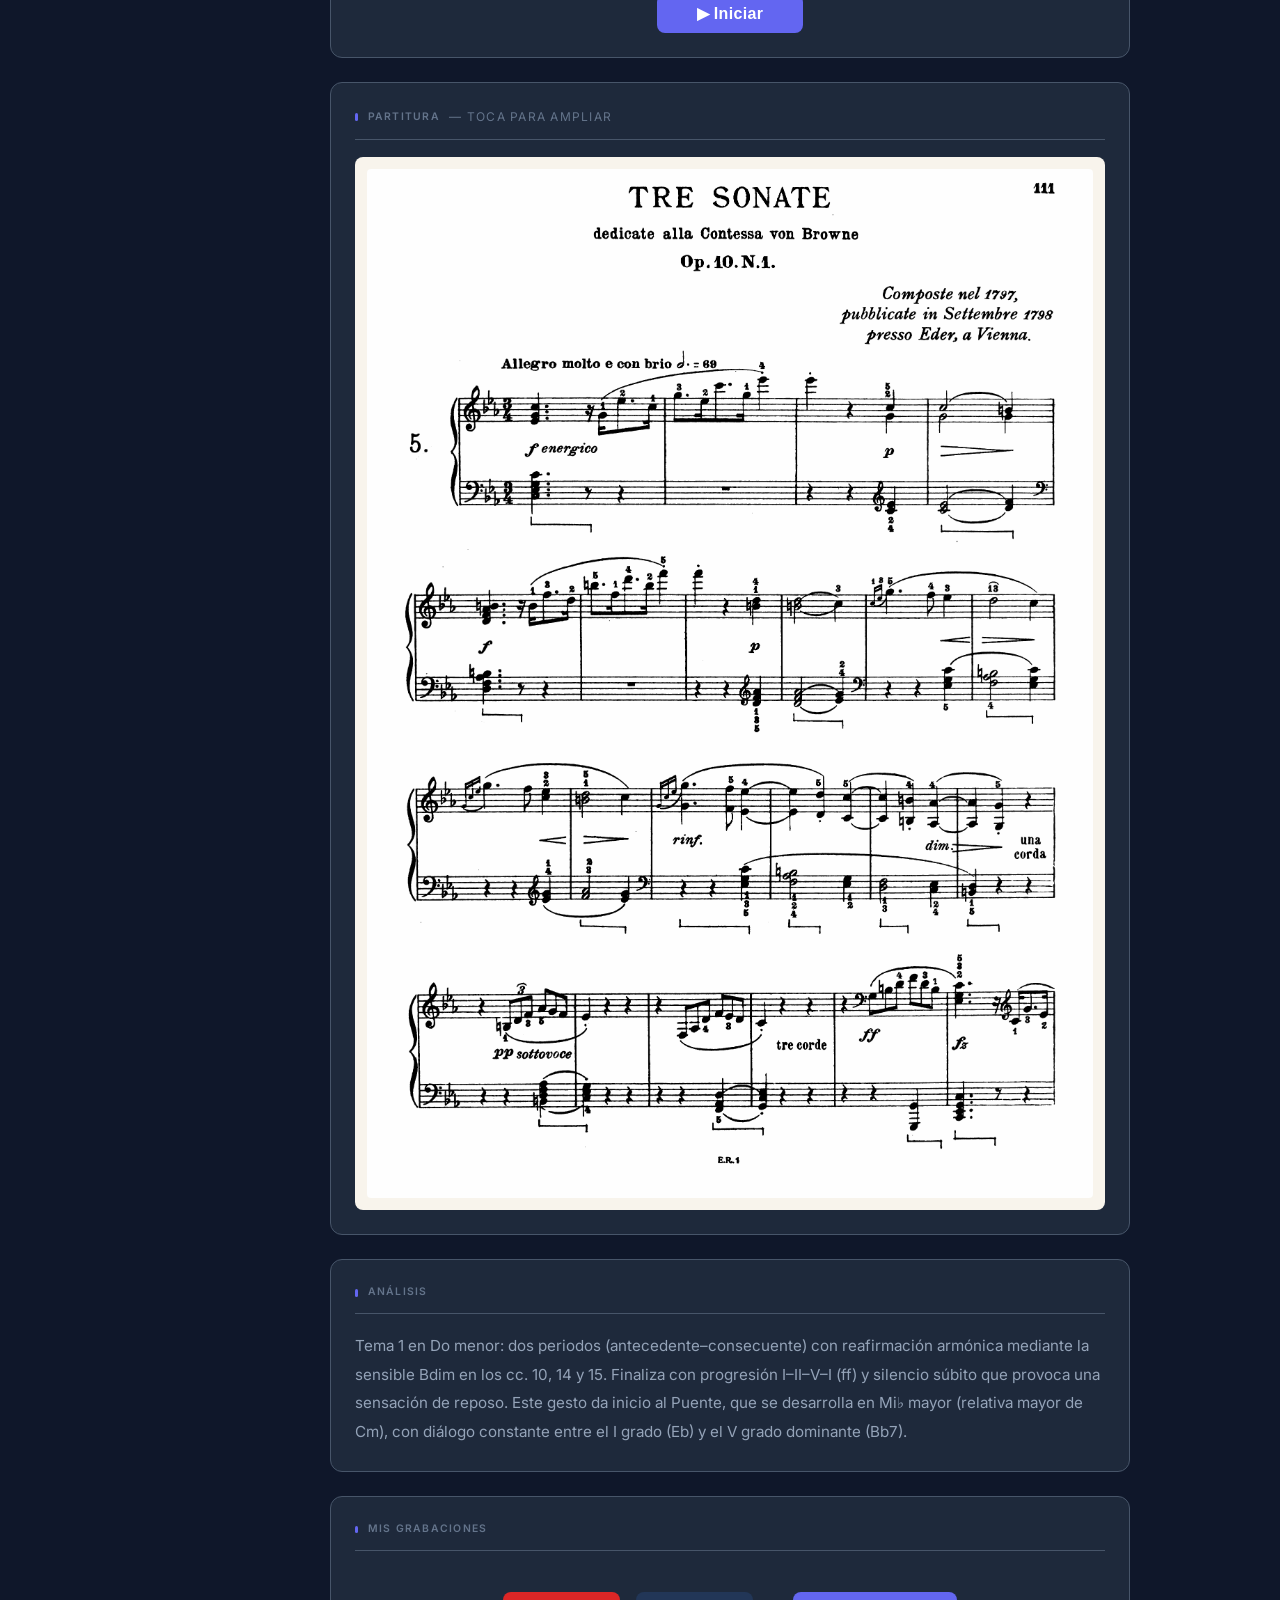
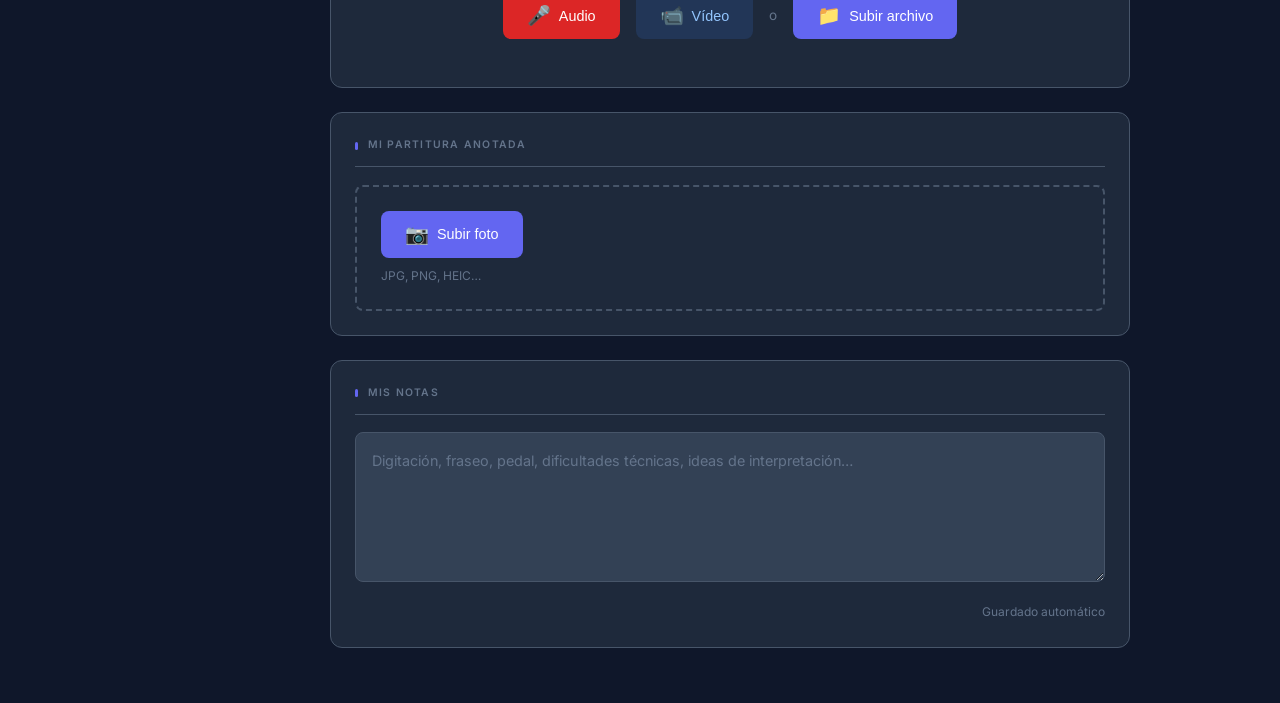
==== commit 2abacd49: "Typography refresh: Playfair Display + Inter, section labels uppercase A: Playfair Display (serif) f" ====
--- a/index.html
+++ b/index.html
@@ -10,7 +10,7 @@
     <link rel="icon" href="data:image/svg+xml,<svg xmlns='http://www.w3.org/2000/svg' viewBox='0 0 100 100'><text y='.9em' font-size='90'>🎹</text></svg>">
     <meta name="theme-color" content="#0f172a">
     <title>Sonata Op. 10 n.º 1 · I. Allegro — Plan de Estudio</title>
-    <link rel="stylesheet" href="css/styles.css">
+    <link rel="stylesheet" href="css/styles.css?v=2">
 </head>
 <body>
     <div class="app-container">
@@ -269,6 +269,6 @@
     </div>
 
     <script src="js/data.js?v=1"></script>
-    <script src="js/app.js?v=1"></script>
+    <script src="js/app.js?v=2"></script>
 </body>
 </html>
--- a/css/styles.css
+++ b/css/styles.css
@@ -1,3 +1,5 @@
+@import url('https://fonts.googleapis.com/css2?family=Playfair+Display:ital,wght@0,400;0,600;0,700;1,400&family=Inter:wght@400;500;600&display=swap');
+
 /* Reset y variables */
 * {
     margin: 0;
@@ -24,11 +26,12 @@
 }
 
 body {
-    font-family: -apple-system, BlinkMacSystemFont, 'Segoe UI', Roboto, Oxygen, Ubuntu, sans-serif;
+    font-family: 'Inter', -apple-system, BlinkMacSystemFont, 'Segoe UI', sans-serif;
     background-color: var(--bg-primary);
     color: var(--text-primary);
     line-height: 1.6;
     min-height: 100vh;
+    -webkit-font-smoothing: antialiased;
 }
 
 .app-container {
@@ -51,34 +54,45 @@
 }
 
 .sidebar-header {
-    padding: 1.5rem;
-    border-bottom: 1px solid var(--border-color);
+    padding: 1.5rem 1.5rem 1.25rem;
+    border-bottom: 2px solid var(--accent);
     background-color: var(--bg-tertiary);
 }
 
 .sidebar-header h1 {
-    font-size: 1.25rem;
+    font-family: 'Playfair Display', serif;
+    font-size: 1.35rem;
     font-weight: 700;
-    margin-bottom: 0.1rem;
+    letter-spacing: -0.01em;
+    line-height: 1.2;
+    margin-bottom: 0.3rem;
     color: var(--accent-light);
 }
 
 .composer {
-    font-size: 0.95rem;
-    font-weight: 500;
-    color: var(--text-primary);
-    margin-bottom: 0.1rem;
+    font-family: 'Playfair Display', serif;
+    font-size: 0.82rem;
+    font-weight: 400;
+    font-style: italic;
+    letter-spacing: 0.02em;
+    color: var(--text-secondary);
+    margin-bottom: 0.25rem;
 }
 
 .subtitle {
-    font-size: 0.8rem;
-    color: var(--text-secondary);
+    font-size: 0.65rem;
+    font-weight: 600;
+    letter-spacing: 0.1em;
+    text-transform: uppercase;
+    color: var(--text-muted);
     margin-bottom: 1rem;
 }
 
 /* Progress Bar */
 .progress-container {
     margin-top: 1rem;
+    padding-top: 1rem;
+    border-top: 1px solid rgba(255, 255, 255, 0.06);
 }
 
 .progress-bar {
@@ -124,8 +138,10 @@
     background-color: transparent;
     border: none;
     color: var(--text-primary);
-    font-size: 0.9rem;
-    font-weight: 500;
+    font-size: 0.72rem;
+    font-weight: 600;
+    letter-spacing: 0.07em;
+    text-transform: uppercase;
     cursor: pointer;
     border-radius: var(--radius);
     transition: background-color 0.2s;
@@ -291,8 +307,11 @@
 }
 
 .variation-title {
-    font-size: 1.4rem;
-    font-weight: 600;
+    font-family: 'Playfair Display', serif;
+    font-size: 1.45rem;
+    font-weight: 700;
+    letter-spacing: -0.01em;
+    line-height: 1.25;
     margin-bottom: 0.2rem;
 }
 
@@ -377,14 +396,36 @@
 .description-section h3,
 .recording-section h3,
 .notes-section h3,
-.score-photo-section h3 {
-    font-size: 1rem;
-    font-weight: 500;
-    color: var(--text-secondary);
-    margin-bottom: 1rem;
-    display: flex;
-    align-items: center;
-    gap: 0.5rem;
+.score-photo-section h3,
+.reference-section h3,
+.metronome-section h3 {
+    font-size: 0.65rem;
+    font-weight: 600;
+    letter-spacing: 0.12em;
+    text-transform: uppercase;
+    color: var(--text-muted);
+    margin-bottom: 1.1rem;
+    padding-bottom: 0.75rem;
+    border-bottom: 1px solid var(--border-color);
+    display: flex;
+    align-items: center;
+    gap: 0.6rem;
+}
+
+.manuscript-section h3::before,
+.description-section h3::before,
+.recording-section h3::before,
+.notes-section h3::before,
+.score-photo-section h3::before,
+.reference-section h3::before,
+.metronome-section h3::before {
+    content: '';
+    display: inline-block;
+    width: 3px;
+    height: 0.75em;
+    background-color: var(--accent);
+    border-radius: 2px;
+    flex-shrink: 0;
 }
 
 /* Reference Recording */
@@ -396,12 +437,7 @@
     border: 1px solid var(--border-color);
 }
 
-.reference-section h3 {
-    font-size: 1rem;
-    font-weight: 500;
-    color: var(--text-secondary);
-    margin-bottom: 0.35rem;
-}
+/* reference-section h3 — unified above */
 
 .reference-meta {
     font-size: 0.78rem;
@@ -448,12 +484,7 @@
     border: 1px solid var(--border-color);
 }
 
-.metronome-section h3 {
-    font-size: 1rem;
-    font-weight: 500;
-    color: var(--text-secondary);
-    margin-bottom: 1rem;
-}
+/* metronome-section h3 — unified above */
 
 .metronome-container {
     display: flex;
@@ -620,7 +651,8 @@
 /* Description */
 #pasajeDescripcion {
     color: var(--text-secondary);
-    line-height: 1.85;
+    line-height: 1.9;
+    font-size: 0.95rem;
 }
 
 /* Recording */
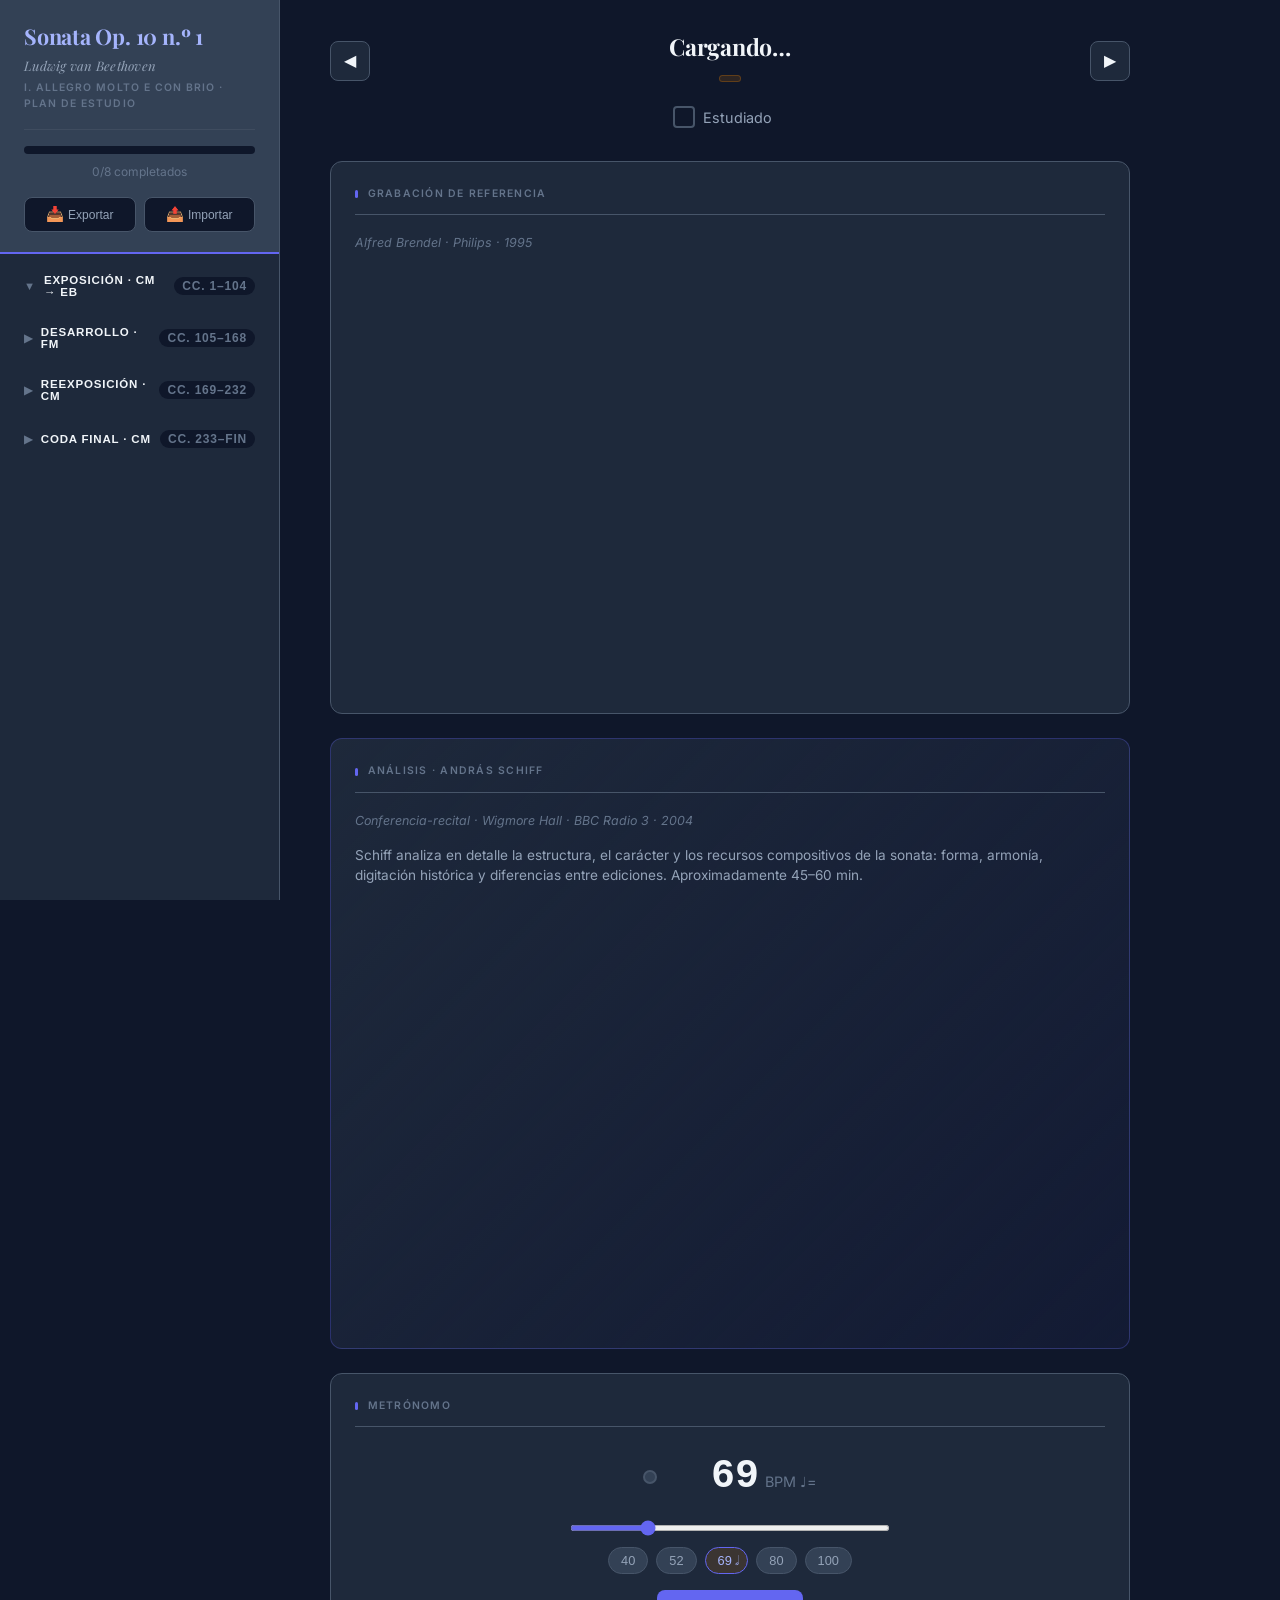
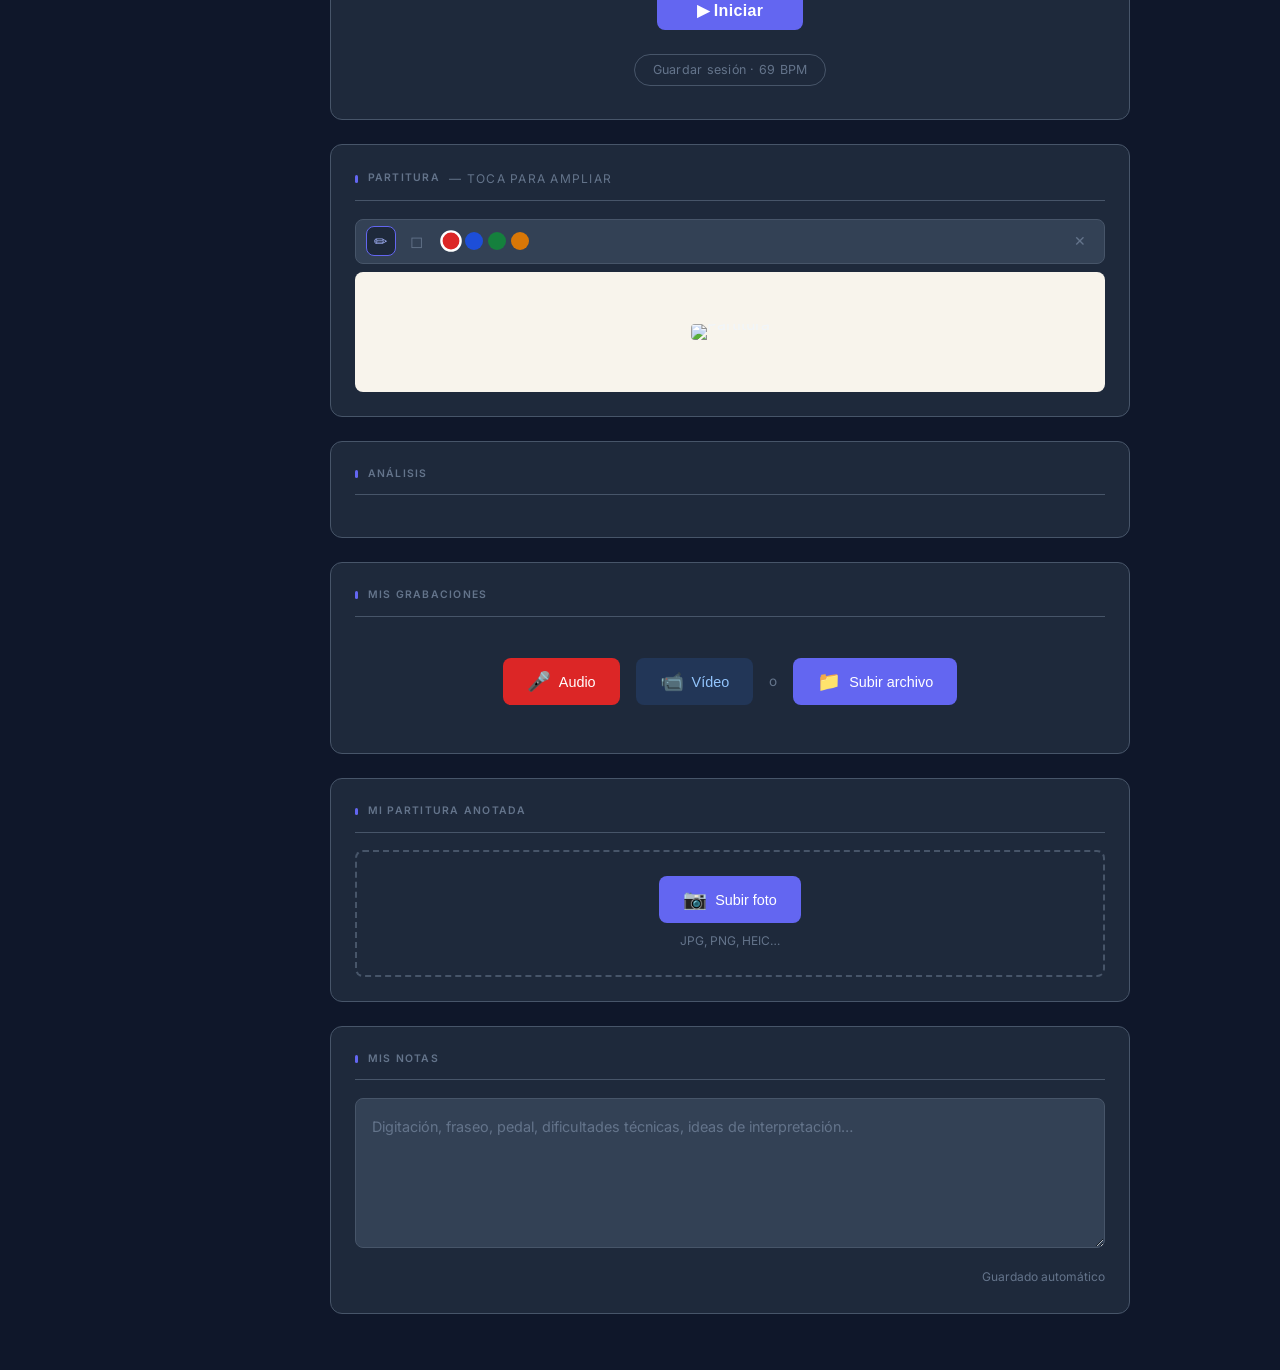
==== commit 0092cd90: "Add tempo log and score annotation canvas Co-Authored-By: Claude Sonnet 4.6 <noreply@anthropic.com>" ====
--- a/index.html
+++ b/index.html
@@ -10,7 +10,7 @@
     <link rel="icon" href="data:image/svg+xml,<svg xmlns='http://www.w3.org/2000/svg' viewBox='0 0 100 100'><text y='.9em' font-size='90'>🎹</text></svg>">
     <meta name="theme-color" content="#0f172a">
     <title>Sonata Op. 10 n.º 1 · I. Allegro — Plan de Estudio</title>
-    <link rel="stylesheet" href="css/styles.css?v=2">
+    <link rel="stylesheet" href="css/styles.css?v=3">
 </head>
 <body>
     <div class="app-container">
@@ -157,14 +157,32 @@
                             <button class="metro-preset" data-bpm="100">100</button>
                         </div>
                         <button class="metro-btn" id="metroBtn">▶ Iniciar</button>
+                        <div class="tempo-log-container">
+                            <button class="tempo-save-btn" id="tempoSaveBtn">Guardar sesión · <span id="tempoSaveBpmLabel">69</span> BPM</button>
+                            <div class="tempo-history" id="tempoHistory"></div>
+                        </div>
                     </div>
                 </div>
 
                 <!-- Score Image -->
                 <div class="manuscript-section">
                     <h3>Partitura <span class="zoom-hint">— toca para ampliar</span></h3>
+                    <div class="annotation-toolbar" id="annotationToolbar">
+                        <button class="anno-btn active" id="annoPencil" title="Lápiz">✏</button>
+                        <button class="anno-btn" id="annoEraser" title="Goma">◻</button>
+                        <div class="anno-colors">
+                            <button class="anno-color-btn active" data-color="#dc2626" title="Rojo" style="background:#dc2626"></button>
+                            <button class="anno-color-btn" data-color="#1d4ed8" title="Azul" style="background:#1d4ed8"></button>
+                            <button class="anno-color-btn" data-color="#15803d" title="Verde" style="background:#15803d"></button>
+                            <button class="anno-color-btn" data-color="#d97706" title="Naranja" style="background:#d97706"></button>
+                        </div>
+                        <button class="anno-clear-btn" id="annoClear" title="Borrar anotaciones">✕</button>
+                    </div>
                     <div class="manuscript-container">
-                        <img id="manuscriptImg" src="" alt="Partitura" title="Toca para ampliar">
+                        <div class="score-annotation-wrapper">
+                            <img id="manuscriptImg" src="" alt="Partitura" title="Toca para ampliar">
+                            <canvas id="annotationCanvas" class="annotation-canvas"></canvas>
+                        </div>
                     </div>
                 </div>
 
--- a/css/styles.css
+++ b/css/styles.css
@@ -1248,3 +1248,173 @@
     display: block;
     border-radius: var(--radius);
 }
+
+/* ==========================================
+   TEMPO LOG
+   ========================================== */
+
+.tempo-log-container {
+    width: 100%;
+    max-width: 320px;
+    display: flex;
+    flex-direction: column;
+    align-items: center;
+    gap: 0.6rem;
+    margin-top: 0.5rem;
+}
+
+.tempo-save-btn {
+    padding: 0.45rem 1.1rem;
+    background-color: transparent;
+    border: 1px solid var(--border-color);
+    border-radius: 20px;
+    color: var(--text-muted);
+    font-size: 0.78rem;
+    cursor: pointer;
+    transition: all 0.2s;
+    font-family: 'Inter', sans-serif;
+    letter-spacing: 0.02em;
+}
+
+.tempo-save-btn:hover {
+    border-color: var(--accent);
+    color: var(--accent-light);
+}
+
+.tempo-history { width: 100%; }
+
+.tempo-bars {
+    display: flex;
+    align-items: flex-end;
+    justify-content: center;
+    gap: 5px;
+    height: 56px;
+    padding-top: 4px;
+}
+
+.tempo-bar-group {
+    display: flex;
+    flex-direction: column;
+    align-items: center;
+    gap: 3px;
+    cursor: default;
+}
+
+.tempo-bar-bpm {
+    font-size: 0.55rem;
+    color: var(--text-muted);
+    font-family: monospace;
+    line-height: 1;
+}
+
+.tempo-bar {
+    width: 20px;
+    background-color: var(--bg-tertiary);
+    border-radius: 3px 3px 0 0;
+    transition: background-color 0.2s;
+    min-height: 4px;
+}
+
+.tempo-bar.latest {
+    background-color: var(--accent);
+}
+
+.tempo-bar-group:hover .tempo-bar {
+    opacity: 0.75;
+}
+
+/* ==========================================
+   ANOTACIONES EN PARTITURA
+   ========================================== */
+
+.annotation-toolbar {
+    display: flex;
+    align-items: center;
+    gap: 0.4rem;
+    margin-bottom: 0.5rem;
+    padding: 0.4rem 0.6rem;
+    background-color: var(--bg-tertiary);
+    border-radius: var(--radius);
+    border: 1px solid var(--border-color);
+}
+
+.anno-btn {
+    width: 30px;
+    height: 30px;
+    border: 1px solid transparent;
+    border-radius: var(--radius);
+    background: transparent;
+    color: var(--text-muted);
+    font-size: 1rem;
+    cursor: pointer;
+    display: flex;
+    align-items: center;
+    justify-content: center;
+    transition: all 0.15s;
+    flex-shrink: 0;
+}
+
+.anno-btn:hover { background-color: var(--bg-secondary); color: var(--text-primary); }
+.anno-btn.active { background-color: var(--bg-secondary); border-color: var(--accent); color: var(--accent-light); }
+
+.anno-colors {
+    display: flex;
+    gap: 5px;
+    align-items: center;
+    margin: 0 0.25rem;
+}
+
+.anno-color-btn {
+    width: 18px;
+    height: 18px;
+    border-radius: 50%;
+    border: 2px solid transparent;
+    cursor: pointer;
+    transition: transform 0.15s, border-color 0.15s;
+    flex-shrink: 0;
+}
+
+.anno-color-btn:hover { transform: scale(1.15); }
+.anno-color-btn.active { border-color: white; transform: scale(1.2); }
+
+.anno-clear-btn {
+    width: 28px;
+    height: 28px;
+    border: 1px solid transparent;
+    border-radius: var(--radius);
+    background: transparent;
+    color: var(--text-muted);
+    font-size: 0.85rem;
+    cursor: pointer;
+    margin-left: auto;
+    transition: all 0.15s;
+    display: flex;
+    align-items: center;
+    justify-content: center;
+}
+
+.anno-clear-btn:hover {
+    background-color: rgba(239, 68, 68, 0.12);
+    border-color: #ef4444;
+    color: #ef4444;
+}
+
+.score-annotation-wrapper {
+    position: relative;
+    display: inline-block;
+    max-width: 100%;
+    line-height: 0;
+}
+
+.annotation-canvas {
+    position: absolute;
+    top: 0; left: 0;
+    width: 100%; height: 100%;
+    cursor: crosshair;
+    touch-action: none;
+    border-radius: 4px;
+}
+
+.annotation-canvas.eraser-mode {
+    cursor: cell;
+}
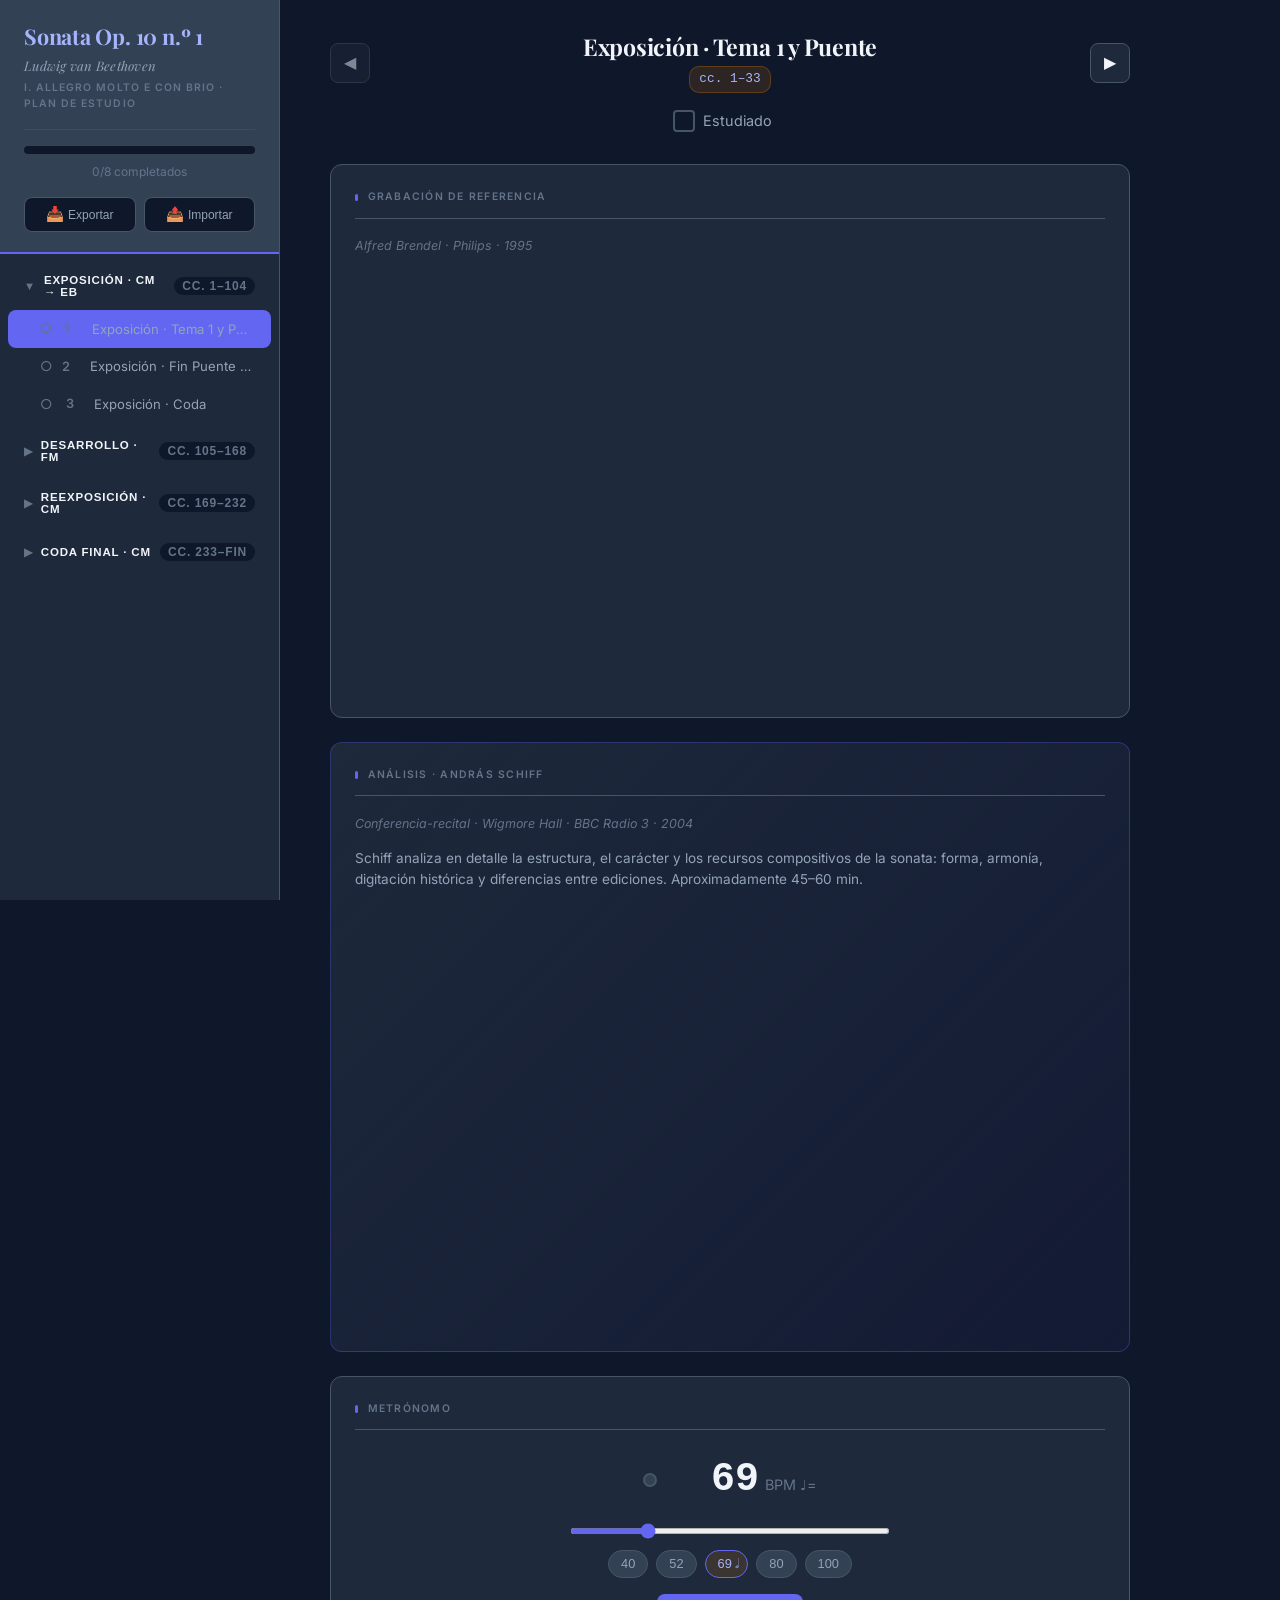
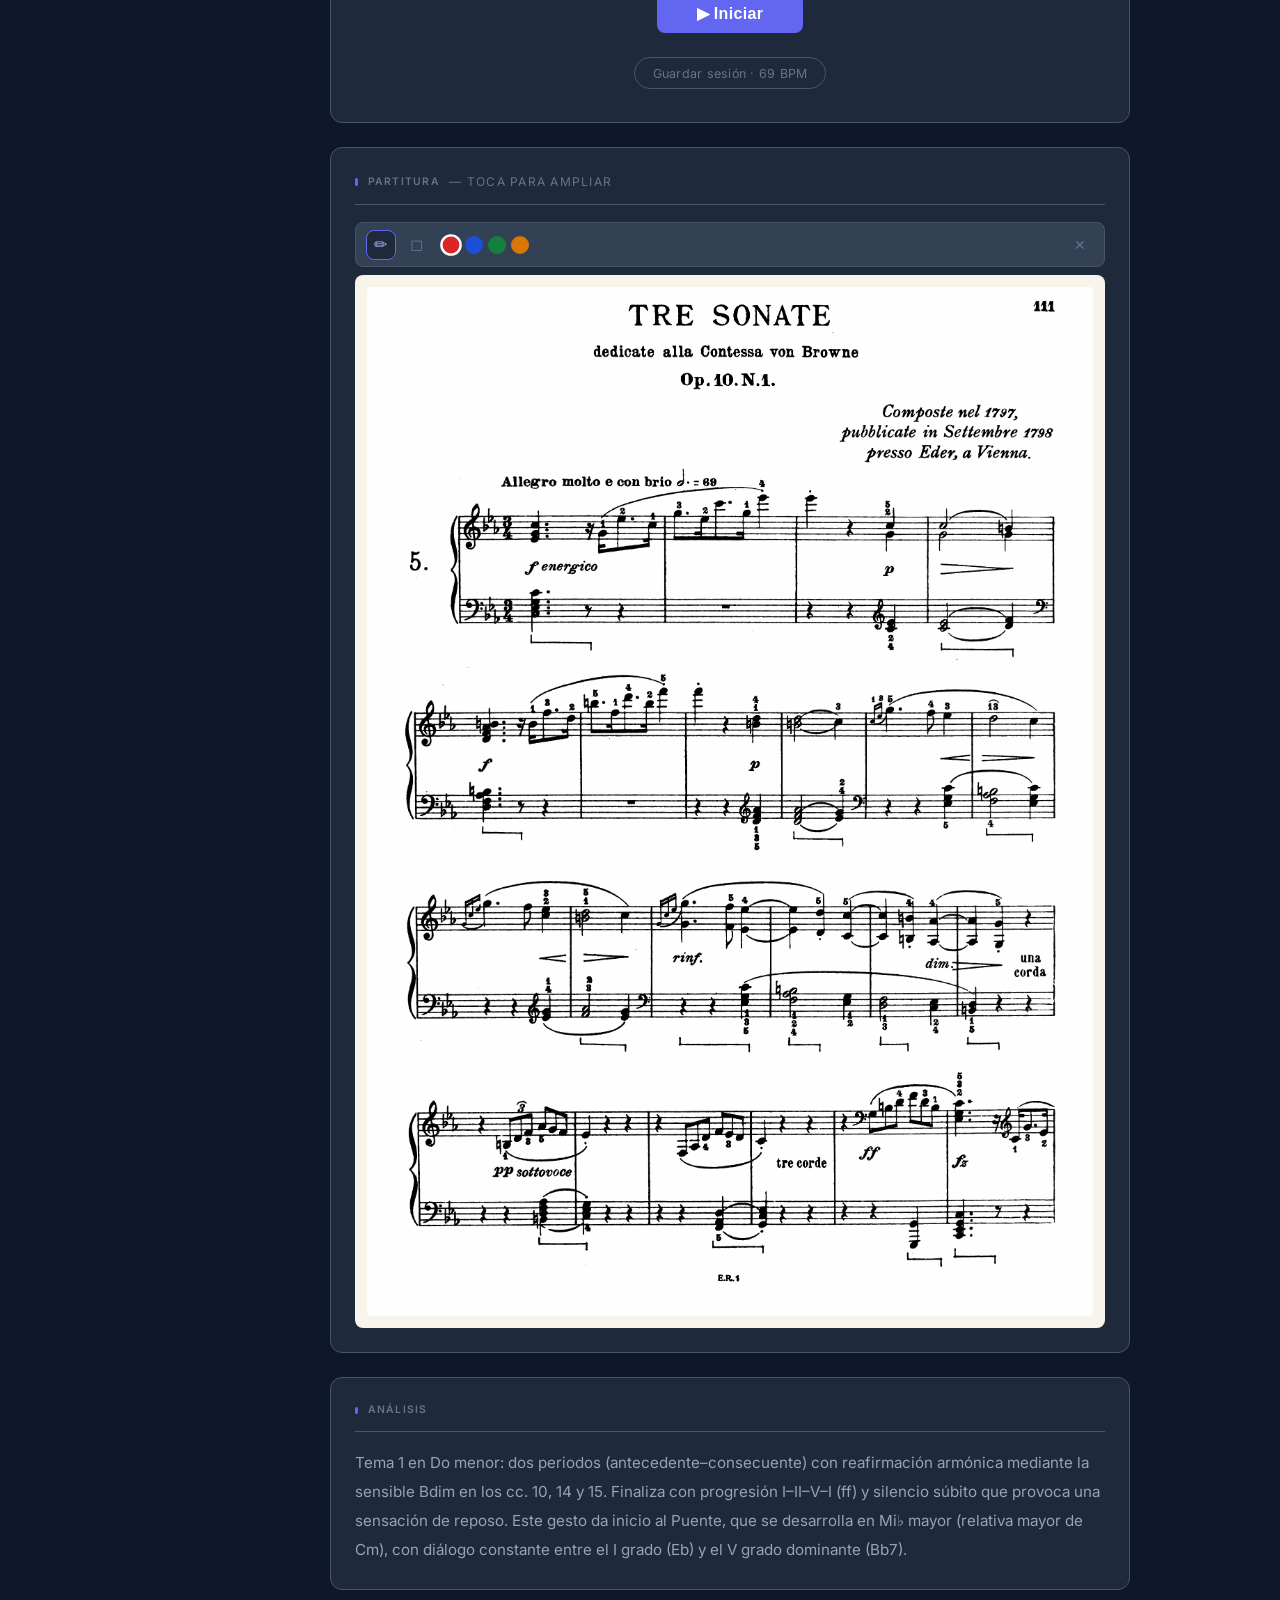
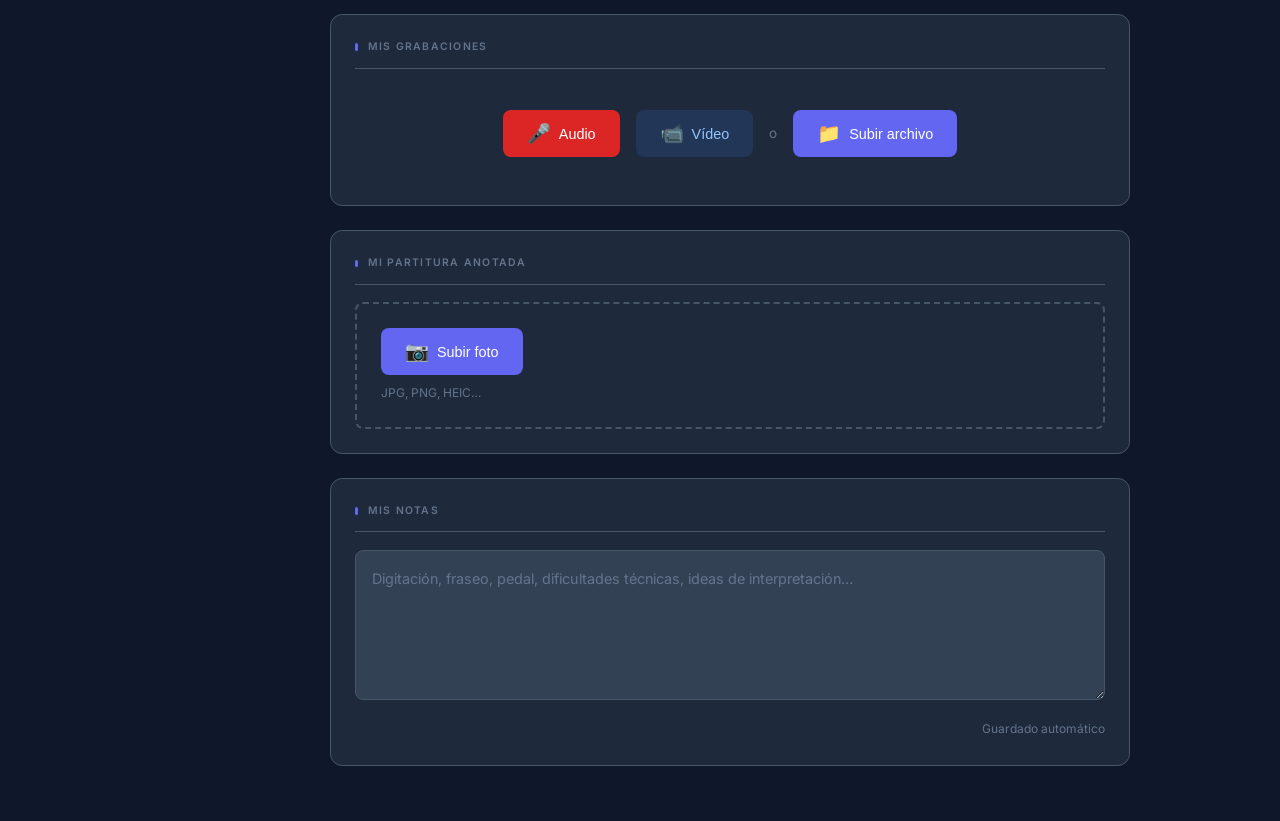
==== commit aab33303: "fix: score-annotation-wrapper display:block + cache busting display:inline-block con max-width:100% " ====
--- a/index.html
+++ b/index.html
@@ -287,6 +287,6 @@
     </div>
 
     <script src="js/data.js?v=1"></script>
-    <script src="js/app.js?v=2"></script>
+    <script src="js/app.js?v=5"></script>
 </body>
 </html>
--- a/css/styles.css
+++ b/css/styles.css
@@ -1401,8 +1401,8 @@
 
 .score-annotation-wrapper {
     position: relative;
-    display: inline-block;
-    max-width: 100%;
+    display: block;
+    width: 100%;
     line-height: 0;
 }
 
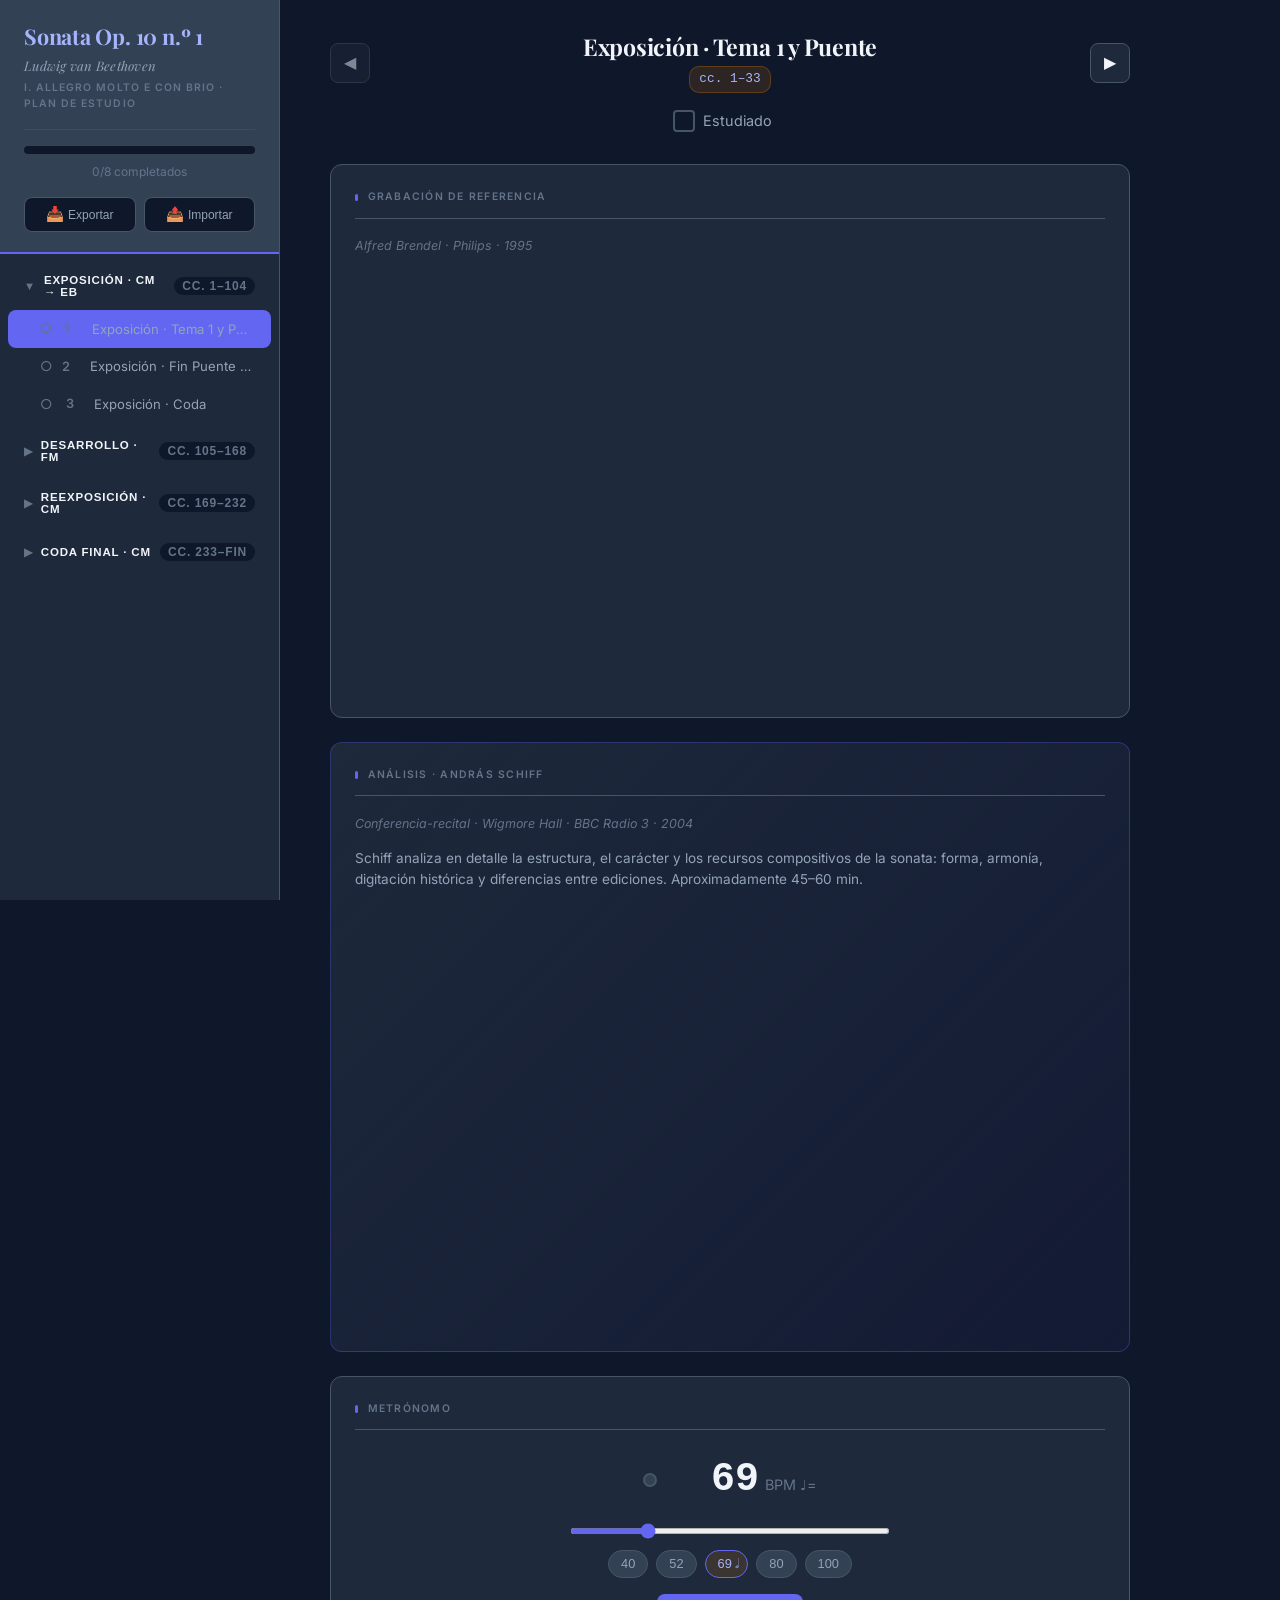
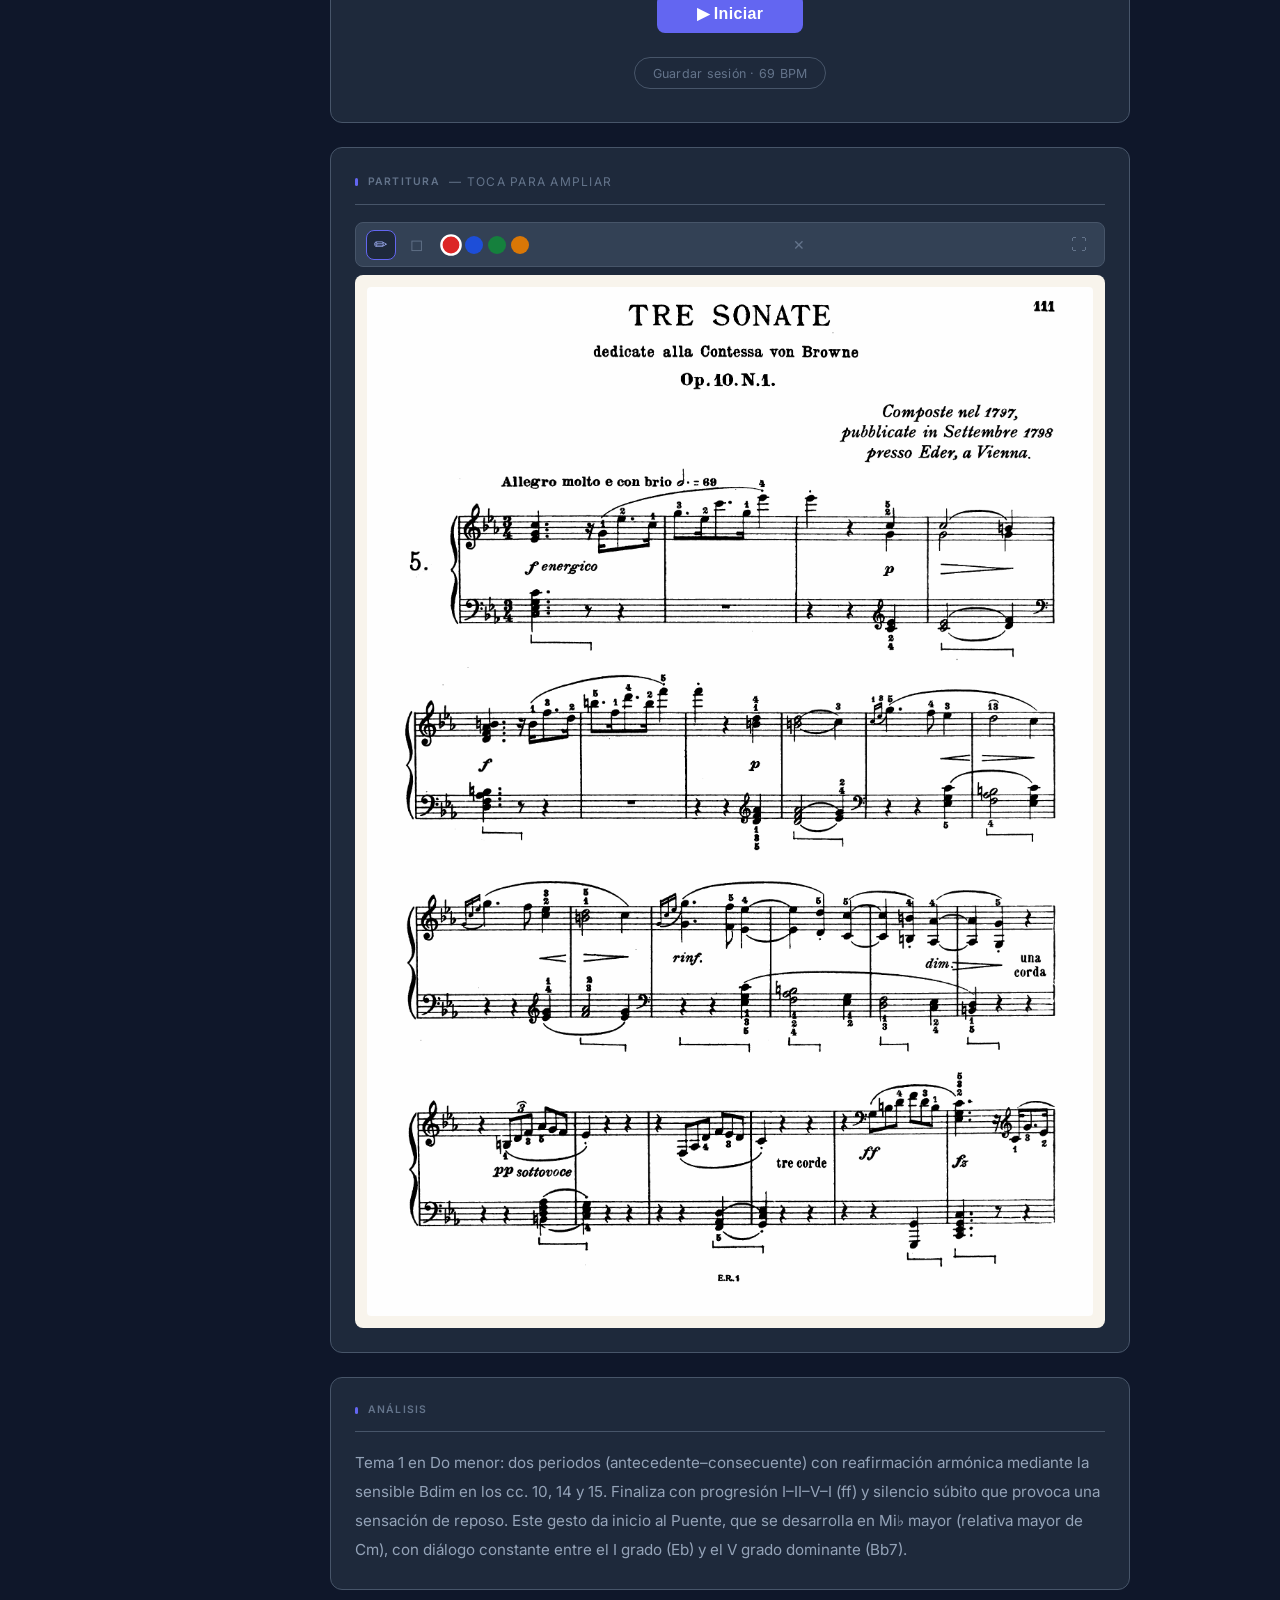
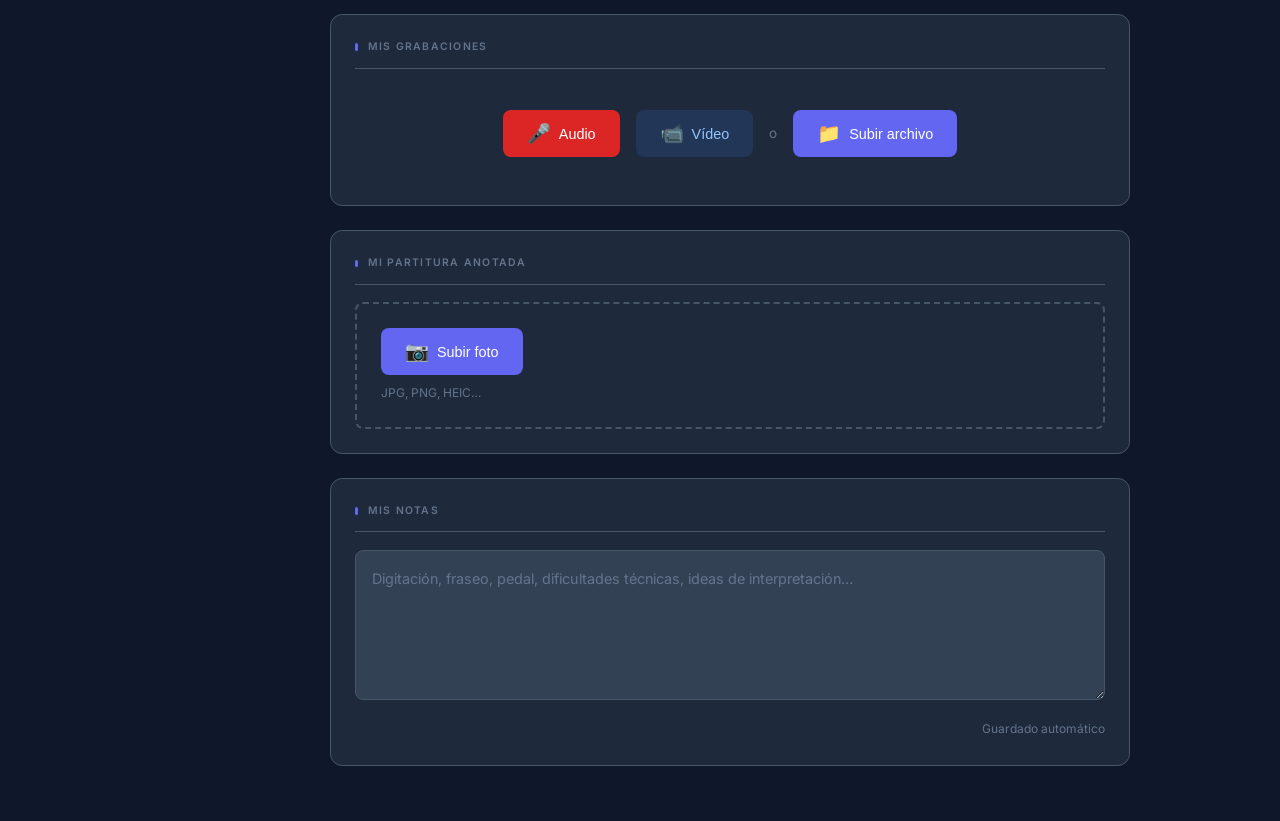
==== commit ef8992b3: "feat: anotación fullscreen para móvil Botón ⛶ en toolbar abre overlay fullscreen con scroll vertical" ====
--- a/index.html
+++ b/index.html
@@ -177,6 +177,7 @@
                             <button class="anno-color-btn" data-color="#d97706" title="Naranja" style="background:#d97706"></button>
                         </div>
                         <button class="anno-clear-btn" id="annoClear" title="Borrar anotaciones">✕</button>
+                    <button class="anno-btn anno-open-fs" id="annoOpenFs" title="Pantalla completa">⛶</button>
                     </div>
                     <div class="manuscript-container">
                         <div class="score-annotation-wrapper">
@@ -286,6 +287,27 @@
         </main>
     </div>
 
+<!-- Fullscreen annotation overlay -->
+<div class="anno-fullscreen" id="annoFullscreen">
+    <div class="anno-fs-toolbar">
+        <button class="anno-btn active" id="annoPencilFs" title="Lápiz">✏</button>
+        <button class="anno-btn" id="annoEraserFs" title="Goma">◻</button>
+        <div class="anno-colors">
+            <button class="anno-color-btn active" data-color="#dc2626" title="Rojo" style="background:#dc2626"></button>
+            <button class="anno-color-btn" data-color="#1d4ed8" title="Azul" style="background:#1d4ed8"></button>
+            <button class="anno-color-btn" data-color="#15803d" title="Verde" style="background:#15803d"></button>
+            <button class="anno-color-btn" data-color="#d97706" title="Naranja" style="background:#d97706"></button>
+        </div>
+        <button class="anno-clear-btn" id="annoClearFs" title="Borrar anotaciones">✕</button>
+        <button class="anno-fs-done" id="annoFsDone">✓ Listo</button>
+    </div>
+    <div class="anno-fs-body">
+        <div class="anno-fs-img-wrap">
+            <img id="annoFsImg" src="" alt="Partitura">
+            <canvas id="annoFsCanvas" class="annotation-canvas"></canvas>
+        </div>
+    </div>
+</div>
     <script src="js/data.js?v=1"></script>
     <script src="js/app.js?v=5"></script>
 </body>
--- a/css/styles.css
+++ b/css/styles.css
@@ -1418,3 +1418,76 @@
 .annotation-canvas.eraser-mode {
     cursor: cell;
 }
+
+/* ==========================================
+   ANOTACIÓN FULLSCREEN
+   ========================================== */
+
+.anno-open-fs {
+    margin-left: auto;
+}
+
+.anno-fullscreen {
+    display: none;
+    position: fixed;
+    inset: 0;
+    z-index: 600;
+    background: var(--bg-primary);
+    flex-direction: column;
+}
+
+.anno-fullscreen.open {
+    display: flex;
+}
+
+.anno-fs-toolbar {
+    display: flex;
+    align-items: center;
+    gap: 0.4rem;
+    padding: 0.5rem 0.75rem;
+    background: var(--bg-tertiary);
+    border-bottom: 1px solid var(--border-color);
+    flex-shrink: 0;
+}
+
+.anno-fs-body {
+    flex: 1;
+    overflow-y: auto;
+    -webkit-overflow-scrolling: touch;
+    display: flex;
+    flex-direction: column;
+    align-items: center;
+    padding: 0.5rem;
+}
+
+.anno-fs-img-wrap {
+    position: relative;
+    display: block;
+    width: 100%;
+    line-height: 0;
+}
+
+.anno-fs-img-wrap img {
+    display: block;
+    width: 100%;
+    height: auto;
+    border-radius: 4px;
+}
+
+.anno-fs-done {
+    margin-left: auto;
+    padding: 0.35rem 1rem;
+    background: var(--accent);
+    color: white;
+    border: none;
+    border-radius: var(--radius);
+    font-size: 0.8rem;
+    font-weight: 600;
+    cursor: pointer;
+    font-family: 'Inter', sans-serif;
+    flex-shrink: 0;
+}
+
+.anno-fs-done:hover {
+    background: var(--accent-hover);
+}
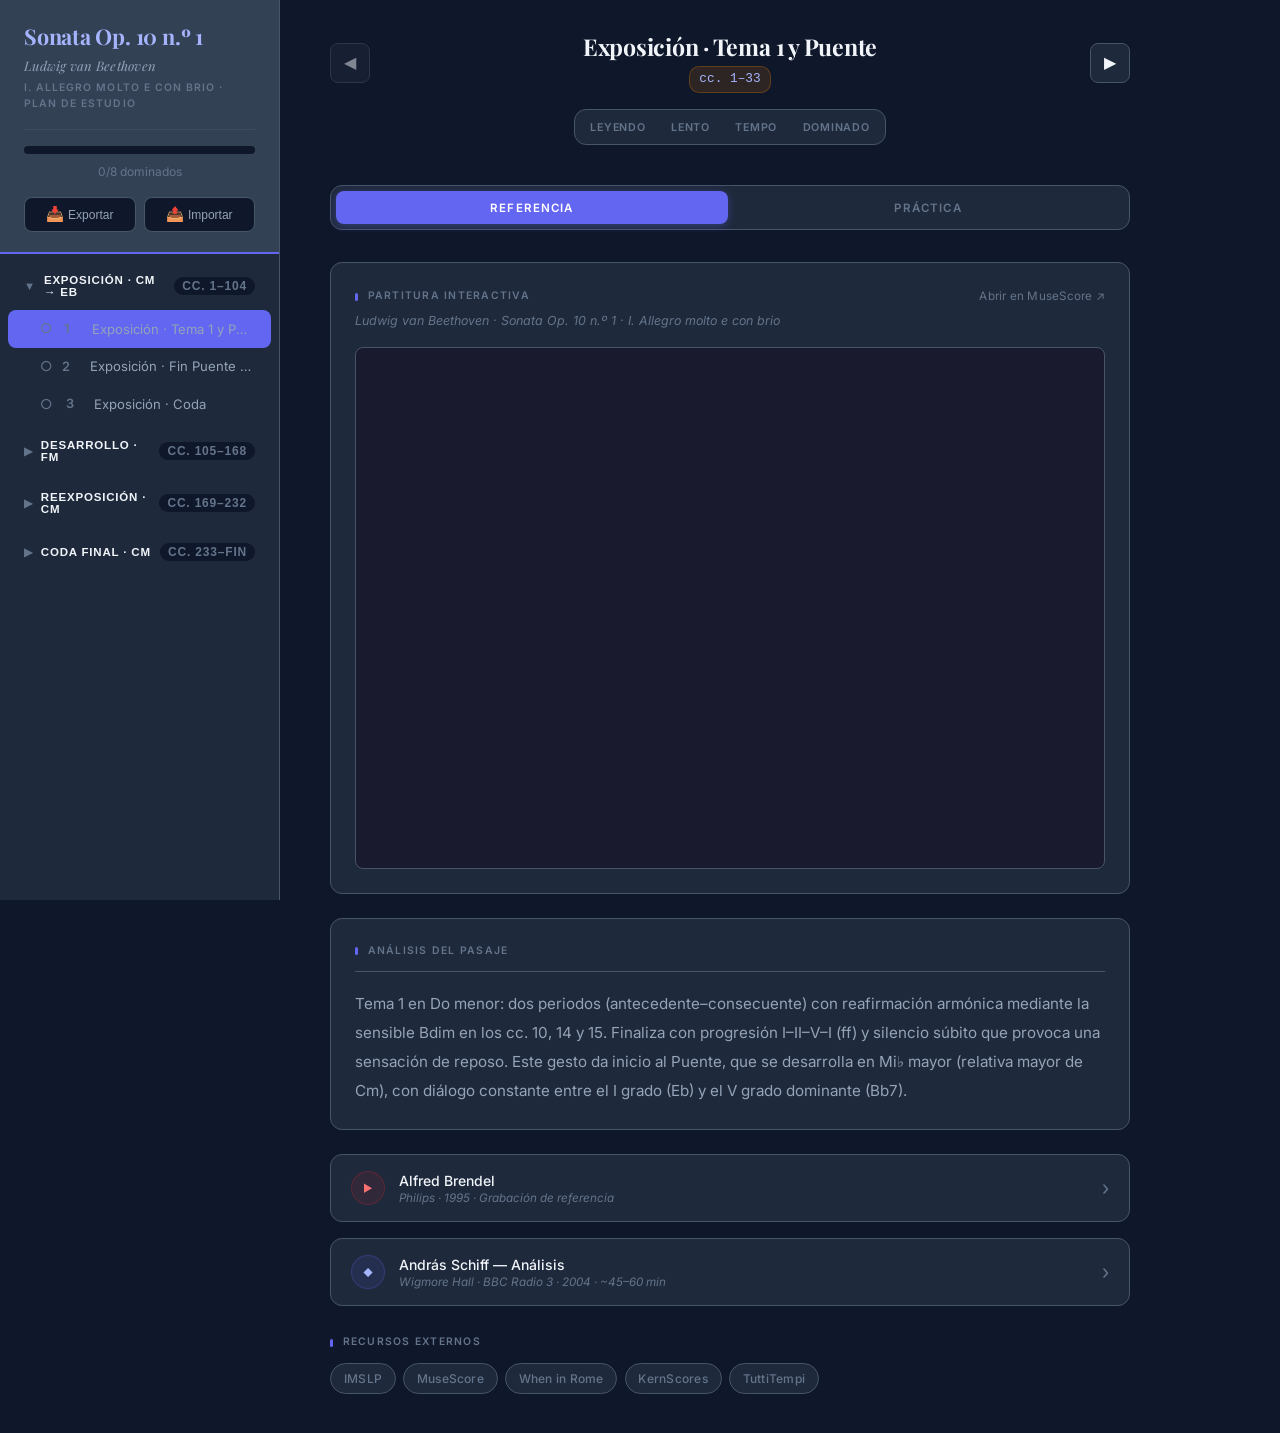
==== commit b7c4fa13: "feat: rediseño completo con tabs Referencia/Práctica + MuseScore + estado de práctica - Tabs Referen" ====
--- a/index.html
+++ b/index.html
@@ -10,161 +10,186 @@
     <link rel="icon" href="data:image/svg+xml,<svg xmlns='http://www.w3.org/2000/svg' viewBox='0 0 100 100'><text y='.9em' font-size='90'>🎹</text></svg>">
     <meta name="theme-color" content="#0f172a">
     <title>Sonata Op. 10 n.º 1 · I. Allegro — Plan de Estudio</title>
-    <link rel="stylesheet" href="css/styles.css?v=3">
+    <link rel="stylesheet" href="css/styles.css?v=4">
 </head>
 <body>
-    <div class="app-container">
-        <!-- Sidebar -->
-        <aside class="sidebar" id="sidebar">
-            <div class="sidebar-header">
-                <h1>Sonata Op. 10 n.º 1</h1>
-                <p class="composer">Ludwig van Beethoven</p>
-                <p class="subtitle">I. Allegro molto e con brio · Plan de Estudio</p>
-                <div class="progress-container">
-                    <div class="progress-bar">
-                        <div class="progress-fill" id="progressFill"></div>
-                    </div>
-                    <span class="progress-text" id="progressText">0/8 completados</span>
-                </div>
-
-                <div class="backup-buttons">
-                    <button class="backup-btn" id="exportBtn" title="Exportar backup">
-                        <span>📥</span> Exportar
-                    </button>
-                    <button class="backup-btn" id="importBtn" title="Importar backup">
-                        <span>📤</span> Importar
-                    </button>
-                    <input type="file" id="importInput" accept=".json" hidden>
-                </div>
-            </div>
-
-            <nav class="sections-nav" id="sectionsNav">
-                <div class="section-group">
-                    <button class="section-header" data-section="exposicion">
-                        <span class="section-icon">▼</span>
-                        <span class="section-title">Exposición · Cm → Eb</span>
-                        <span class="section-count">cc. 1–104</span>
-                    </button>
-                    <div class="section-items" id="section-exposicion"></div>
-                </div>
-
-                <div class="section-group">
-                    <button class="section-header" data-section="desarrollo">
-                        <span class="section-icon">▶</span>
-                        <span class="section-title">Desarrollo · Fm</span>
-                        <span class="section-count">cc. 105–168</span>
-                    </button>
-                    <div class="section-items collapsed" id="section-desarrollo"></div>
-                </div>
-
-                <div class="section-group">
-                    <button class="section-header" data-section="reexposicion">
-                        <span class="section-icon">▶</span>
-                        <span class="section-title">Reexposición · Cm</span>
-                        <span class="section-count">cc. 169–232</span>
-                    </button>
-                    <div class="section-items collapsed" id="section-reexposicion"></div>
-                </div>
-
-                <div class="section-group">
-                    <button class="section-header" data-section="coda">
-                        <span class="section-icon">▶</span>
-                        <span class="section-title">Coda Final · Cm</span>
-                        <span class="section-count">cc. 233–fin</span>
-                    </button>
-                    <div class="section-items collapsed" id="section-coda"></div>
-                </div>
-            </nav>
-        </aside>
-
-        <!-- Mobile menu button -->
-        <button class="mobile-menu-btn" id="mobileMenuBtn">
-            <span></span>
-            <span></span>
-            <span></span>
-        </button>
-
-        <!-- Main Content -->
-        <main class="main-content" id="mainContent">
-            <div class="pasaje-view" id="pasajeView">
-                <!-- Header -->
-                <div class="variation-header">
-                    <div class="nav-buttons">
-                        <button class="nav-btn" id="prevBtn" title="Anterior">◀</button>
-                        <div class="title-block">
-                            <h2 class="variation-title" id="pasajeTitulo">Cargando…</h2>
-                            <span class="compases-badge" id="pasajeCompases"></span>
-                        </div>
-                        <button class="nav-btn" id="nextBtn" title="Siguiente">▶</button>
-                    </div>
-                    <div class="variation-status">
-                        <label class="checkbox-container">
-                            <input type="checkbox" id="completedCheckbox">
-                            <span class="checkmark"></span>
-                            <span class="checkbox-label">Estudiado</span>
-                        </label>
-                        <span class="date-completed" id="dateCompleted"></span>
-                    </div>
-                </div>
-
-                <!-- Reference Recording -->
-                <div class="reference-section">
-                    <h3>Grabación de referencia</h3>
-                    <p class="reference-meta">Alfred Brendel · Philips · 1995</p>
-                    <div class="yt-container">
+<div class="app-container">
+
+    <!-- Sidebar -->
+    <aside class="sidebar" id="sidebar">
+        <div class="sidebar-header">
+            <h1>Sonata Op. 10 n.º 1</h1>
+            <p class="composer">Ludwig van Beethoven</p>
+            <p class="subtitle">I. Allegro molto e con brio · Plan de Estudio</p>
+            <div class="progress-container">
+                <div class="progress-bar">
+                    <div class="progress-fill" id="progressFill"></div>
+                </div>
+                <span class="progress-text" id="progressText">0/8 completados</span>
+            </div>
+            <div class="backup-buttons">
+                <button class="backup-btn" id="exportBtn" title="Exportar backup"><span>📥</span> Exportar</button>
+                <button class="backup-btn" id="importBtn" title="Importar backup"><span>📤</span> Importar</button>
+                <input type="file" id="importInput" accept=".json" hidden>
+            </div>
+        </div>
+
+        <nav class="sections-nav" id="sectionsNav">
+            <div class="section-group">
+                <button class="section-header" data-section="exposicion">
+                    <span class="section-icon">▼</span>
+                    <span class="section-title">Exposición · Cm → Eb</span>
+                    <span class="section-count">cc. 1–104</span>
+                </button>
+                <div class="section-items" id="section-exposicion"></div>
+            </div>
+            <div class="section-group">
+                <button class="section-header" data-section="desarrollo">
+                    <span class="section-icon">▶</span>
+                    <span class="section-title">Desarrollo · Fm</span>
+                    <span class="section-count">cc. 105–168</span>
+                </button>
+                <div class="section-items collapsed" id="section-desarrollo"></div>
+            </div>
+            <div class="section-group">
+                <button class="section-header" data-section="reexposicion">
+                    <span class="section-icon">▶</span>
+                    <span class="section-title">Reexposición · Cm</span>
+                    <span class="section-count">cc. 169–232</span>
+                </button>
+                <div class="section-items collapsed" id="section-reexposicion"></div>
+            </div>
+            <div class="section-group">
+                <button class="section-header" data-section="coda">
+                    <span class="section-icon">▶</span>
+                    <span class="section-title">Coda Final · Cm</span>
+                    <span class="section-count">cc. 233–fin</span>
+                </button>
+                <div class="section-items collapsed" id="section-coda"></div>
+            </div>
+        </nav>
+    </aside>
+
+    <!-- Mobile menu -->
+    <button class="mobile-menu-btn" id="mobileMenuBtn">
+        <span></span><span></span><span></span>
+    </button>
+
+    <!-- Main Content -->
+    <main class="main-content" id="mainContent">
+        <div class="pasaje-view" id="pasajeView">
+
+            <!-- Header — siempre visible -->
+            <div class="variation-header">
+                <div class="nav-buttons">
+                    <button class="nav-btn" id="prevBtn" title="Anterior">◀</button>
+                    <div class="title-block">
+                        <h2 class="variation-title" id="pasajeTitulo">Cargando…</h2>
+                        <span class="compases-badge" id="pasajeCompases"></span>
+                    </div>
+                    <button class="nav-btn" id="nextBtn" title="Siguiente">▶</button>
+                </div>
+                <div class="variation-status">
+                    <div class="stage-selector" id="stageSelector">
+                        <button class="stage-btn" data-stage="1">Leyendo</button>
+                        <button class="stage-btn" data-stage="2">Lento</button>
+                        <button class="stage-btn" data-stage="3">Tempo</button>
+                        <button class="stage-btn" data-stage="4">Dominado</button>
+                    </div>
+                    <span class="date-completed" id="dateCompleted"></span>
+                </div>
+            </div>
+
+            <!-- Tab Bar -->
+            <div class="pasaje-tabs">
+                <button class="pasaje-tab active" data-tab="referencia">Referencia</button>
+                <button class="pasaje-tab" data-tab="practica">Práctica</button>
+            </div>
+
+            <!-- ══════════════════════════════════════
+                 TAB: REFERENCIA
+                 ══════════════════════════════════════ -->
+            <div class="tab-panel" id="tab-referencia">
+
+                <!-- Partitura interactiva — MuseScore -->
+                <div class="musescore-section">
+                    <div class="ms-header">
+                        <h3>Partitura interactiva</h3>
+                        <a href="https://musescore.com/user/19710/scores/69303" target="_blank" class="ms-ext-link">Abrir en MuseScore ↗</a>
+                    </div>
+                    <p class="ms-meta">Ludwig van Beethoven · Sonata Op. 10 n.º 1 · I. Allegro molto e con brio</p>
+                    <div class="ms-embed">
                         <iframe
-                            src="https://www.youtube.com/embed/PrhvseQ_K3A"
-                            title="Beethoven Sonata Op. 10 No. 1 — Alfred Brendel"
+                            src="https://musescore.com/user/19710/scores/69303/embed"
+                            title="Beethoven Sonata Op. 10 No. 1 — MuseScore"
                             frameborder="0"
-                            allow="accelerometer; autoplay; clipboard-write; encrypted-media; gyroscope; picture-in-picture"
+                            allow="autoplay; fullscreen"
                             allowfullscreen>
                         </iframe>
                     </div>
                 </div>
 
-                <!-- Schiff Analysis -->
-                <div class="reference-section analysis-section">
-                    <h3>Análisis · András Schiff</h3>
-                    <p class="reference-meta">Conferencia-recital · Wigmore Hall · BBC Radio 3 · 2004</p>
-                    <p class="analysis-intro">Schiff analiza en detalle la estructura, el carácter y los recursos compositivos de la sonata: forma, armonía, digitación histórica y diferencias entre ediciones. Aproximadamente 45–60 min.</p>
-                    <div class="yt-container">
-                        <iframe
-                            src="https://www.youtube.com/embed/6U5kYy9c1RE"
-                            title="Beethoven Sonata Op. 10 No. 1 — András Schiff lecture"
-                            frameborder="0"
-                            allow="accelerometer; autoplay; clipboard-write; encrypted-media; gyroscope; picture-in-picture"
-                            allowfullscreen>
-                        </iframe>
-                    </div>
-                </div>
-
-                <!-- Metronome -->
-                <div class="metronome-section">
-                    <h3>Metrónomo</h3>
-                    <div class="metronome-container">
-                        <div class="metronome-display">
-                            <span class="metro-beat" id="metroBeat"></span>
-                            <span class="metro-bpm" id="metroBpm">69</span>
-                            <span class="metro-label">BPM ♩=</span>
-                        </div>
-                        <input type="range" class="metro-slider" id="metroSlider"
-                               min="30" max="200" value="69">
-                        <div class="metro-presets">
-                            <button class="metro-preset" data-bpm="40">40</button>
-                            <button class="metro-preset" data-bpm="52">52</button>
-                            <button class="metro-preset active" data-bpm="69">69 𝅗𝅥</button>
-                            <button class="metro-preset" data-bpm="80">80</button>
-                            <button class="metro-preset" data-bpm="100">100</button>
-                        </div>
-                        <button class="metro-btn" id="metroBtn">▶ Iniciar</button>
-                        <div class="tempo-log-container">
-                            <button class="tempo-save-btn" id="tempoSaveBtn">Guardar sesión · <span id="tempoSaveBpmLabel">69</span> BPM</button>
-                            <div class="tempo-history" id="tempoHistory"></div>
-                        </div>
-                    </div>
-                </div>
-
-                <!-- Score Image -->
+                <!-- Análisis del pasaje -->
+                <div class="description-section">
+                    <h3>Análisis del pasaje</h3>
+                    <p id="pasajeDescripcion"></p>
+                </div>
+
+                <!-- Brendel — colapsable -->
+                <div class="video-section">
+                    <button class="video-toggle" data-target="brendelBody" data-src="https://www.youtube.com/embed/PrhvseQ_K3A?rel=0">
+                        <div class="video-toggle-left">
+                            <span class="video-badge">▶</span>
+                            <div>
+                                <span class="video-toggle-title">Alfred Brendel</span>
+                                <span class="video-toggle-meta">Philips · 1995 · Grabación de referencia</span>
+                            </div>
+                        </div>
+                        <span class="toggle-chevron">›</span>
+                    </button>
+                    <div class="video-body" id="brendelBody">
+                        <div class="yt-container"></div>
+                    </div>
+                </div>
+
+                <!-- Schiff — colapsable -->
+                <div class="video-section">
+                    <button class="video-toggle" data-target="schiffBody" data-src="https://www.youtube.com/embed/6U5kYy9c1RE?rel=0">
+                        <div class="video-toggle-left">
+                            <span class="video-badge analysis-badge">◆</span>
+                            <div>
+                                <span class="video-toggle-title">András Schiff — Análisis</span>
+                                <span class="video-toggle-meta">Wigmore Hall · BBC Radio 3 · 2004 · ~45–60 min</span>
+                            </div>
+                        </div>
+                        <span class="toggle-chevron">›</span>
+                    </button>
+                    <div class="video-body" id="schiffBody">
+                        <div class="yt-container"></div>
+                    </div>
+                </div>
+
+                <!-- Recursos externos -->
+                <div class="resources-section">
+                    <div class="resources-label">Recursos externos</div>
+                    <div class="resource-pills">
+                        <a href="https://imslp.org/wiki/Piano_Sonata_No.5%2C_Op.10_No.1_(Beethoven%2C_Ludwig_van)" target="_blank" class="resource-pill">IMSLP</a>
+                        <a href="https://musescore.com/user/19710/scores/69303" target="_blank" class="resource-pill">MuseScore</a>
+                        <a href="https://github.com/MarkGotham/When-in-Rome/tree/master/Corpus/Piano_Sonatas/Beethoven%2C_Ludwig_van/Op010_No1/1" target="_blank" class="resource-pill">When in Rome</a>
+                        <a href="https://kern.humdrum.org/cgi-bin/ksdata?file=sonata05-1.krn&l=users/craig/classical/beethoven/piano/sonata&format=info" target="_blank" class="resource-pill">KernScores</a>
+                        <a href="https://tuttitempi.com/#scoreId=U00000585501" target="_blank" class="resource-pill">TuttiTempi</a>
+                    </div>
+                </div>
+
+            </div><!-- /tab-referencia -->
+
+
+            <!-- ══════════════════════════════════════
+                 TAB: PRÁCTICA
+                 ══════════════════════════════════════ -->
+            <div class="tab-panel hidden" id="tab-practica">
+
+                <!-- Partitura anotable -->
                 <div class="manuscript-section">
                     <h3>Partitura <span class="zoom-hint">— toca para ampliar</span></h3>
                     <div class="annotation-toolbar" id="annotationToolbar">
@@ -177,7 +202,7 @@
                             <button class="anno-color-btn" data-color="#d97706" title="Naranja" style="background:#d97706"></button>
                         </div>
                         <button class="anno-clear-btn" id="annoClear" title="Borrar anotaciones">✕</button>
-                    <button class="anno-btn anno-open-fs" id="annoOpenFs" title="Pantalla completa">⛶</button>
+                        <button class="anno-btn anno-open-fs" id="annoOpenFs" title="Pantalla completa">⛶</button>
                     </div>
                     <div class="manuscript-container">
                         <div class="score-annotation-wrapper">
@@ -187,18 +212,32 @@
                     </div>
                 </div>
 
-                <!-- Fullscreen overlay -->
-                <div class="score-overlay" id="scoreOverlay">
-                    <img id="scoreOverlayImg" src="" alt="Partitura ampliada">
-                </div>
-
-                <!-- Description -->
-                <div class="description-section">
-                    <h3>Análisis</h3>
-                    <p id="pasajeDescripcion"></p>
-                </div>
-
-                <!-- Recording Section -->
+                <!-- Metrónomo -->
+                <div class="metronome-section">
+                    <h3>Metrónomo</h3>
+                    <div class="metronome-container">
+                        <div class="metronome-display">
+                            <span class="metro-beat" id="metroBeat"></span>
+                            <span class="metro-bpm" id="metroBpm">69</span>
+                            <span class="metro-label">BPM ♩=</span>
+                        </div>
+                        <input type="range" class="metro-slider" id="metroSlider" min="30" max="200" value="69">
+                        <div class="metro-presets">
+                            <button class="metro-preset" data-bpm="40">40</button>
+                            <button class="metro-preset" data-bpm="52">52</button>
+                            <button class="metro-preset active" data-bpm="69">69 𝅗𝅥</button>
+                            <button class="metro-preset" data-bpm="80">80</button>
+                            <button class="metro-preset" data-bpm="100">100</button>
+                        </div>
+                        <button class="metro-btn" id="metroBtn">▶ Iniciar</button>
+                        <div class="tempo-log-container">
+                            <button class="tempo-save-btn" id="tempoSaveBtn">Guardar sesión · <span id="tempoSaveBpmLabel">69</span> BPM</button>
+                            <div class="tempo-history" id="tempoHistory"></div>
+                        </div>
+                    </div>
+                </div>
+
+                <!-- Mis Grabaciones -->
                 <div class="recording-section">
                     <h3>Mis Grabaciones</h3>
                     <div class="recording-container">
@@ -213,27 +252,30 @@
                             </button>
                             <span class="audio-separator">o</span>
                             <input type="file" id="audioInput" accept="audio/*" hidden>
-                            <button class="upload-btn" id="uploadBtn">
-                                <span class="upload-icon">📁</span>
-                                <span>Subir archivo</span>
-                            </button>
-                        </div>
-                        <div class="recorder-active" id="recorderActive" style="display: none;">
+                            <input type="file" id="videoInput" accept="video/*" hidden>
+                            <div class="upload-group">
+                                <button class="upload-btn" id="uploadBtn">
+                                    <span class="upload-icon">🎵</span>
+                                    <span>Audio</span>
+                                </button>
+                                <button class="upload-btn upload-btn-video" id="uploadVideoBtn">
+                                    <span class="upload-icon">🎬</span>
+                                    <span>Vídeo</span>
+                                </button>
+                            </div>
+                        </div>
+                        <div class="recorder-active" id="recorderActive" style="display:none">
                             <div class="recording-indicator">
                                 <span class="rec-dot"></span>
                                 <span class="rec-text">REC</span>
                                 <span class="rec-time" id="recTime">00:00</span>
                             </div>
-                            <button class="stop-btn" id="stopBtn">
-                                <span>■</span> Parar
-                            </button>
-                        </div>
-                        <!-- Cuenta atrás antes de grabar vídeo -->
-                        <div class="countdown-overlay" id="countdownOverlay" style="display: none;">
+                            <button class="stop-btn" id="stopBtn"><span>■</span> Parar</button>
+                        </div>
+                        <div class="countdown-overlay" id="countdownOverlay" style="display:none">
                             <span class="countdown-number" id="countdownNumber">3</span>
                         </div>
-                        <!-- Webcam preview durante grabación de vídeo -->
-                        <div class="video-recorder-active" id="videoRecorderActive" style="display: none;">
+                        <div class="video-recorder-active" id="videoRecorderActive" style="display:none">
                             <div class="video-recorder-layout">
                                 <div class="webcam-wrapper">
                                     <video id="webcamPreview" autoplay muted playsinline class="webcam-preview"></video>
@@ -247,16 +289,14 @@
                                 <span class="rec-text">REC</span>
                                 <span class="rec-time" id="recVideoTime">00:00</span>
                             </div>
-                            <button class="stop-btn" id="stopVideoBtn">
-                                <span>■</span> Parar
-                            </button>
+                            <button class="stop-btn" id="stopVideoBtn"><span>■</span> Parar</button>
                         </div>
                         <div class="recordings-list" id="recordingsList"></div>
                         <div class="recordings-list" id="videosList"></div>
                     </div>
                 </div>
 
-                <!-- My Score Photo Section -->
+                <!-- Mi Partitura Anotada -->
                 <div class="score-photo-section">
                     <h3>Mi Partitura Anotada</h3>
                     <div class="score-photo-container">
@@ -268,24 +308,47 @@
                             </button>
                             <p class="upload-hint">JPG, PNG, HEIC…</p>
                         </div>
-                        <div class="photo-preview-container" id="photoPreviewContainer" style="display: none;">
+                        <div class="photo-preview-container" id="photoPreviewContainer" style="display:none">
                             <img id="photoPreview" src="" alt="Mi partitura anotada">
                             <button class="remove-photo-btn" id="removePhotoBtn" title="Eliminar foto">✕</button>
                         </div>
                     </div>
                 </div>
 
-                <!-- Notes Section -->
+                <!-- Mis Notas + Diario -->
                 <div class="notes-section">
                     <h3>Mis Notas</h3>
                     <textarea id="notesTextarea" placeholder="Digitación, fraseo, pedal, dificultades técnicas, ideas de interpretación…"></textarea>
                     <div class="notes-footer">
                         <span class="autosave-indicator" id="autosaveIndicator">Guardado automático</span>
                     </div>
-                </div>
-            </div>
-        </main>
-    </div>
+
+                    <div class="diary-section">
+                        <div class="diary-header">
+                            <span class="diary-label">Diario de práctica</span>
+                            <button class="diary-add-btn" id="diaryAddBtn">+ Añadir entrada</button>
+                        </div>
+                        <div class="diary-new" id="diaryNew" style="display:none">
+                            <textarea class="diary-textarea" id="diaryTextarea" placeholder="¿Qué has trabajado hoy? Dificultades, logros, próximo objetivo…"></textarea>
+                            <div class="diary-new-actions">
+                                <button class="diary-cancel-btn" id="diaryCancelBtn">Cancelar</button>
+                                <button class="diary-save-btn" id="diarySaveBtn">Guardar</button>
+                            </div>
+                        </div>
+                        <div class="diary-entries" id="diaryEntries"></div>
+                    </div>
+                </div>
+
+            </div><!-- /tab-practica -->
+
+            <!-- Score fullscreen overlay (fixed, fuera de los tabs) -->
+            <div class="score-overlay" id="scoreOverlay">
+                <img id="scoreOverlayImg" src="" alt="Partitura ampliada">
+            </div>
+
+        </div>
+    </main>
+</div>
 
 <!-- Fullscreen annotation overlay -->
 <div class="anno-fullscreen" id="annoFullscreen">
@@ -308,7 +371,8 @@
         </div>
     </div>
 </div>
-    <script src="js/data.js?v=1"></script>
-    <script src="js/app.js?v=5"></script>
+
+<script src="js/data.js?v=1"></script>
+<script src="js/app.js?v=6"></script>
 </body>
 </html>
--- a/css/styles.css
+++ b/css/styles.css
@@ -715,6 +715,21 @@
     background-color: var(--accent-hover);
 }
 
+.upload-group {
+    display: flex;
+    gap: 0.5rem;
+}
+
+.upload-btn-video {
+    background-color: rgba(59, 130, 246, 0.15);
+    border: 1px solid rgba(59, 130, 246, 0.4);
+    color: #93c5fd;
+}
+
+.upload-btn-video:hover {
+    background-color: rgba(59, 130, 246, 0.3);
+}
+
 .upload-icon {
     font-size: 1.2rem;
 }
@@ -1491,3 +1506,533 @@
 .anno-fs-done:hover {
     background: var(--accent-hover);
 }
+
+/* ==========================================
+   TABS REFERENCIA / PRÁCTICA
+   ========================================== */
+
+.pasaje-tabs {
+    display: flex;
+    background-color: var(--bg-secondary);
+    border-radius: var(--radius-lg);
+    padding: 0.3rem;
+    gap: 0.25rem;
+    margin-bottom: 2rem;
+    border: 1px solid var(--border-color);
+}
+
+.pasaje-tab {
+    flex: 1;
+    padding: 0.6rem 1rem;
+    background: transparent;
+    border: none;
+    border-radius: var(--radius);
+    color: var(--text-muted);
+    font-size: 0.72rem;
+    font-weight: 600;
+    letter-spacing: 0.1em;
+    text-transform: uppercase;
+    cursor: pointer;
+    transition: background-color 0.18s, color 0.18s, box-shadow 0.18s;
+    font-family: 'Inter', sans-serif;
+}
+
+.pasaje-tab:hover:not(.active) {
+    background-color: var(--bg-tertiary);
+    color: var(--text-secondary);
+}
+
+.pasaje-tab.active {
+    background-color: var(--accent);
+    color: #fff;
+    box-shadow: 0 2px 10px rgba(99, 102, 241, 0.35);
+}
+
+.tab-panel.hidden {
+    display: none;
+}
+
+/* ==========================================
+   MUSESCORE SECTION
+   ========================================== */
+
+.musescore-section {
+    background-color: var(--bg-secondary);
+    border-radius: var(--radius-lg);
+    padding: 1.5rem;
+    margin-bottom: 1.5rem;
+    border: 1px solid var(--border-color);
+}
+
+.ms-header {
+    display: flex;
+    align-items: center;
+    justify-content: space-between;
+    margin-bottom: 0.3rem;
+}
+
+.musescore-section h3 {
+    font-size: 0.65rem;
+    font-weight: 600;
+    letter-spacing: 0.12em;
+    text-transform: uppercase;
+    color: var(--text-muted);
+    display: flex;
+    align-items: center;
+    gap: 0.6rem;
+    margin: 0;
+}
+
+.musescore-section h3::before {
+    content: '';
+    display: inline-block;
+    width: 3px;
+    height: 0.75em;
+    background-color: var(--accent);
+    border-radius: 2px;
+    flex-shrink: 0;
+}
+
+.ms-ext-link {
+    font-size: 0.73rem;
+    color: var(--text-muted);
+    text-decoration: none;
+    transition: color 0.2s;
+    letter-spacing: 0.02em;
+}
+
+.ms-ext-link:hover {
+    color: var(--accent-light);
+}
+
+.ms-meta {
+    font-size: 0.78rem;
+    color: var(--text-muted);
+    font-style: italic;
+    margin-bottom: 1rem;
+}
+
+.ms-embed {
+    border-radius: var(--radius);
+    overflow: hidden;
+    border: 1px solid var(--border-color);
+    background: #1a1a2e;
+}
+
+.ms-embed iframe {
+    width: 100%;
+    height: 520px;
+    display: block;
+    border: none;
+}
+
+/* ==========================================
+   COLLAPSIBLE VIDEO SECTIONS
+   ========================================== */
+
+.video-section {
+    background-color: var(--bg-secondary);
+    border-radius: var(--radius-lg);
+    margin-bottom: 1rem;
+    border: 1px solid var(--border-color);
+    overflow: hidden;
+}
+
+.video-toggle {
+    width: 100%;
+    display: flex;
+    align-items: center;
+    justify-content: space-between;
+    padding: 1rem 1.25rem;
+    background: transparent;
+    border: none;
+    color: var(--text-primary);
+    cursor: pointer;
+    transition: background-color 0.15s;
+    text-align: left;
+    gap: 0.75rem;
+    font-family: 'Inter', sans-serif;
+}
+
+.video-toggle:hover {
+    background-color: rgba(255,255,255,0.03);
+}
+
+.video-toggle.open {
+    border-bottom: 1px solid var(--border-color);
+}
+
+.video-toggle-left {
+    display: flex;
+    align-items: center;
+    gap: 0.85rem;
+    flex: 1;
+    min-width: 0;
+}
+
+.video-badge {
+    width: 34px;
+    height: 34px;
+    background-color: rgba(220, 38, 38, 0.1);
+    border: 1px solid rgba(220, 38, 38, 0.25);
+    border-radius: 50%;
+    display: flex;
+    align-items: center;
+    justify-content: center;
+    font-size: 0.65rem;
+    color: #f87171;
+    flex-shrink: 0;
+}
+
+.video-badge.analysis-badge {
+    background-color: rgba(99, 102, 241, 0.1);
+    border-color: rgba(99, 102, 241, 0.25);
+    color: var(--accent-light);
+    font-size: 0.6rem;
+}
+
+.video-toggle-title {
+    display: block;
+    font-size: 0.875rem;
+    font-weight: 500;
+    color: var(--text-primary);
+    line-height: 1.3;
+}
+
+.video-toggle-meta {
+    display: block;
+    font-size: 0.73rem;
+    color: var(--text-muted);
+    font-style: italic;
+    margin-top: 0.1rem;
+}
+
+.toggle-chevron {
+    font-size: 1.25rem;
+    color: var(--text-muted);
+    transition: transform 0.22s ease;
+    flex-shrink: 0;
+    line-height: 1;
+    font-style: normal;
+}
+
+.video-toggle.open .toggle-chevron {
+    transform: rotate(90deg);
+}
+
+.video-body {
+    display: none;
+    padding: 1.25rem;
+}
+
+.video-body.open {
+    display: block;
+}
+
+/* ==========================================
+   RESOURCES SECTION
+   ========================================== */
+
+.resources-section {
+    margin-bottom: 0.5rem;
+    padding-top: 0.75rem;
+}
+
+.resources-label {
+    font-size: 0.65rem;
+    font-weight: 600;
+    letter-spacing: 0.12em;
+    text-transform: uppercase;
+    color: var(--text-muted);
+    margin-bottom: 0.75rem;
+    display: flex;
+    align-items: center;
+    gap: 0.6rem;
+}
+
+.resources-label::before {
+    content: '';
+    display: inline-block;
+    width: 3px;
+    height: 0.75em;
+    background-color: var(--accent);
+    border-radius: 2px;
+    flex-shrink: 0;
+}
+
+.resource-pills {
+    display: flex;
+    flex-wrap: wrap;
+    gap: 0.45rem;
+}
+
+.resource-pill {
+    display: inline-flex;
+    align-items: center;
+    padding: 0.3rem 0.8rem;
+    background-color: var(--bg-secondary);
+    border: 1px solid var(--border-color);
+    border-radius: 20px;
+    color: var(--text-muted);
+    font-size: 0.75rem;
+    font-weight: 500;
+    text-decoration: none;
+    transition: border-color 0.15s, color 0.15s, background-color 0.15s;
+    letter-spacing: 0.02em;
+}
+
+.resource-pill:hover {
+    background-color: rgba(99, 102, 241, 0.08);
+    border-color: rgba(99, 102, 241, 0.4);
+    color: var(--accent-light);
+}
+
+/* ==========================================
+   RESPONSIVE TABS
+   ========================================== */
+
+@media (max-width: 768px) {
+    .ms-embed iframe {
+        height: 380px;
+    }
+
+    .pasaje-tab {
+        font-size: 0.65rem;
+        padding: 0.55rem 0.5rem;
+        letter-spacing: 0.06em;
+    }
+}
+
+/* ==========================================
+   STAGE SELECTOR
+   ========================================== */
+
+.variation-status {
+    display: flex;
+    flex-direction: column;
+    align-items: center;
+    gap: 0.5rem;
+}
+
+.stage-selector {
+    display: flex;
+    gap: 0.2rem;
+    background-color: var(--bg-secondary);
+    border-radius: var(--radius-lg);
+    padding: 0.25rem;
+    border: 1px solid var(--border-color);
+}
+
+.stage-btn {
+    flex: 1;
+    padding: 0.42rem 0.7rem;
+    border: none;
+    border-radius: var(--radius);
+    background: transparent;
+    color: var(--text-muted);
+    font-size: 0.67rem;
+    font-weight: 600;
+    letter-spacing: 0.07em;
+    text-transform: uppercase;
+    cursor: pointer;
+    transition: background-color 0.15s, color 0.15s;
+    font-family: 'Inter', sans-serif;
+    white-space: nowrap;
+}
+
+.stage-btn:hover:not(.active):not(.passed) {
+    background-color: var(--bg-tertiary);
+    color: var(--text-secondary);
+}
+
+/* Passed (stages before active) */
+.stage-btn[data-stage="1"].passed { background: rgba(180,83,9,0.12); color: #fbbf24; }
+.stage-btn[data-stage="2"].passed { background: rgba(234,88,12,0.12); color: #fb923c; }
+.stage-btn[data-stage="3"].passed { background: rgba(99,102,241,0.12); color: var(--accent-light); }
+.stage-btn[data-stage="4"].passed { background: rgba(34,197,94,0.12); color: var(--accent-green); }
+
+/* Active */
+.stage-btn[data-stage="1"].active { background: #92400e; color: #fef3c7; box-shadow: 0 1px 6px rgba(180,83,9,0.4); }
+.stage-btn[data-stage="2"].active { background: #9a3412; color: #ffedd5; box-shadow: 0 1px 6px rgba(234,88,12,0.4); }
+.stage-btn[data-stage="3"].active { background: var(--accent); color: #fff; box-shadow: 0 1px 6px rgba(99,102,241,0.4); }
+.stage-btn[data-stage="4"].active { background: #15803d; color: #dcfce7; box-shadow: 0 1px 6px rgba(34,197,94,0.4); }
+
+/* ==========================================
+   DIARIO DE PRÁCTICA
+   ========================================== */
+
+.diary-section {
+    margin-top: 1.5rem;
+    padding-top: 1.25rem;
+    border-top: 1px solid var(--border-color);
+}
+
+.diary-header {
+    display: flex;
+    align-items: center;
+    justify-content: space-between;
+    margin-bottom: 0.85rem;
+}
+
+.diary-label {
+    font-size: 0.65rem;
+    font-weight: 600;
+    letter-spacing: 0.12em;
+    text-transform: uppercase;
+    color: var(--text-muted);
+    display: flex;
+    align-items: center;
+    gap: 0.5rem;
+}
+
+.diary-label::before {
+    content: '';
+    display: inline-block;
+    width: 3px;
+    height: 0.75em;
+    background-color: var(--accent);
+    border-radius: 2px;
+}
+
+.diary-add-btn {
+    padding: 0.25rem 0.8rem;
+    background: transparent;
+    border: 1px solid var(--border-color);
+    border-radius: 20px;
+    color: var(--text-muted);
+    font-size: 0.73rem;
+    cursor: pointer;
+    font-family: 'Inter', sans-serif;
+    transition: border-color 0.15s, color 0.15s;
+}
+
+.diary-add-btn:hover {
+    border-color: var(--accent);
+    color: var(--accent-light);
+}
+
+.diary-new {
+    margin-bottom: 1rem;
+}
+
+.diary-textarea {
+    width: 100%;
+    min-height: 80px;
+    padding: 0.75rem;
+    background: var(--bg-tertiary);
+    border: 1px solid var(--border-color);
+    border-radius: var(--radius);
+    color: var(--text-primary);
+    font-family: 'Inter', sans-serif;
+    font-size: 0.875rem;
+    line-height: 1.6;
+    resize: vertical;
+    transition: border-color 0.15s;
+}
+
+.diary-textarea:focus {
+    outline: none;
+    border-color: var(--accent);
+}
+
+.diary-textarea::placeholder { color: var(--text-muted); }
+
+.diary-new-actions {
+    display: flex;
+    gap: 0.5rem;
+    margin-top: 0.5rem;
+    justify-content: flex-end;
+}
+
+.diary-save-btn {
+    padding: 0.35rem 1.1rem;
+    background: var(--accent);
+    border: none;
+    border-radius: var(--radius);
+    color: white;
+    font-size: 0.8rem;
+    font-weight: 600;
+    cursor: pointer;
+    font-family: 'Inter', sans-serif;
+    transition: background-color 0.15s;
+}
+
+.diary-save-btn:hover { background: var(--accent-hover); }
+
+.diary-cancel-btn {
+    padding: 0.35rem 0.9rem;
+    background: transparent;
+    border: 1px solid var(--border-color);
+    border-radius: var(--radius);
+    color: var(--text-muted);
+    font-size: 0.8rem;
+    cursor: pointer;
+    font-family: 'Inter', sans-serif;
+    transition: background-color 0.15s;
+}
+
+.diary-cancel-btn:hover { background: var(--bg-tertiary); }
+
+.diary-entries {
+    display: flex;
+    flex-direction: column;
+    gap: 0.6rem;
+}
+
+.diary-empty {
+    font-size: 0.8rem;
+    color: var(--text-muted);
+    font-style: italic;
+    text-align: center;
+    padding: 0.75rem 0;
+}
+
+.diary-entry {
+    padding: 0.85rem 1rem;
+    background: var(--bg-tertiary);
+    border-radius: var(--radius);
+    border-left: 3px solid var(--accent);
+}
+
+.diary-entry-header {
+    display: flex;
+    align-items: center;
+    justify-content: space-between;
+    margin-bottom: 0.4rem;
+}
+
+.diary-entry-date {
+    font-size: 0.68rem;
+    color: var(--text-muted);
+    font-family: monospace;
+    letter-spacing: 0.03em;
+}
+
+.diary-entry-text {
+    font-size: 0.875rem;
+    color: var(--text-secondary);
+    line-height: 1.65;
+    white-space: pre-wrap;
+    margin: 0;
+}
+
+.diary-delete-btn {
+    width: 22px;
+    height: 22px;
+    border: none;
+    border-radius: 50%;
+    background: transparent;
+    color: var(--text-muted);
+    font-size: 0.7rem;
+    cursor: pointer;
+    display: flex;
+    align-items: center;
+    justify-content: center;
+    transition: background-color 0.15s, color 0.15s;
+    flex-shrink: 0;
+}
+
+.diary-delete-btn:hover {
+    background: rgba(239,68,68,0.15);
+    color: #ef4444;
+}
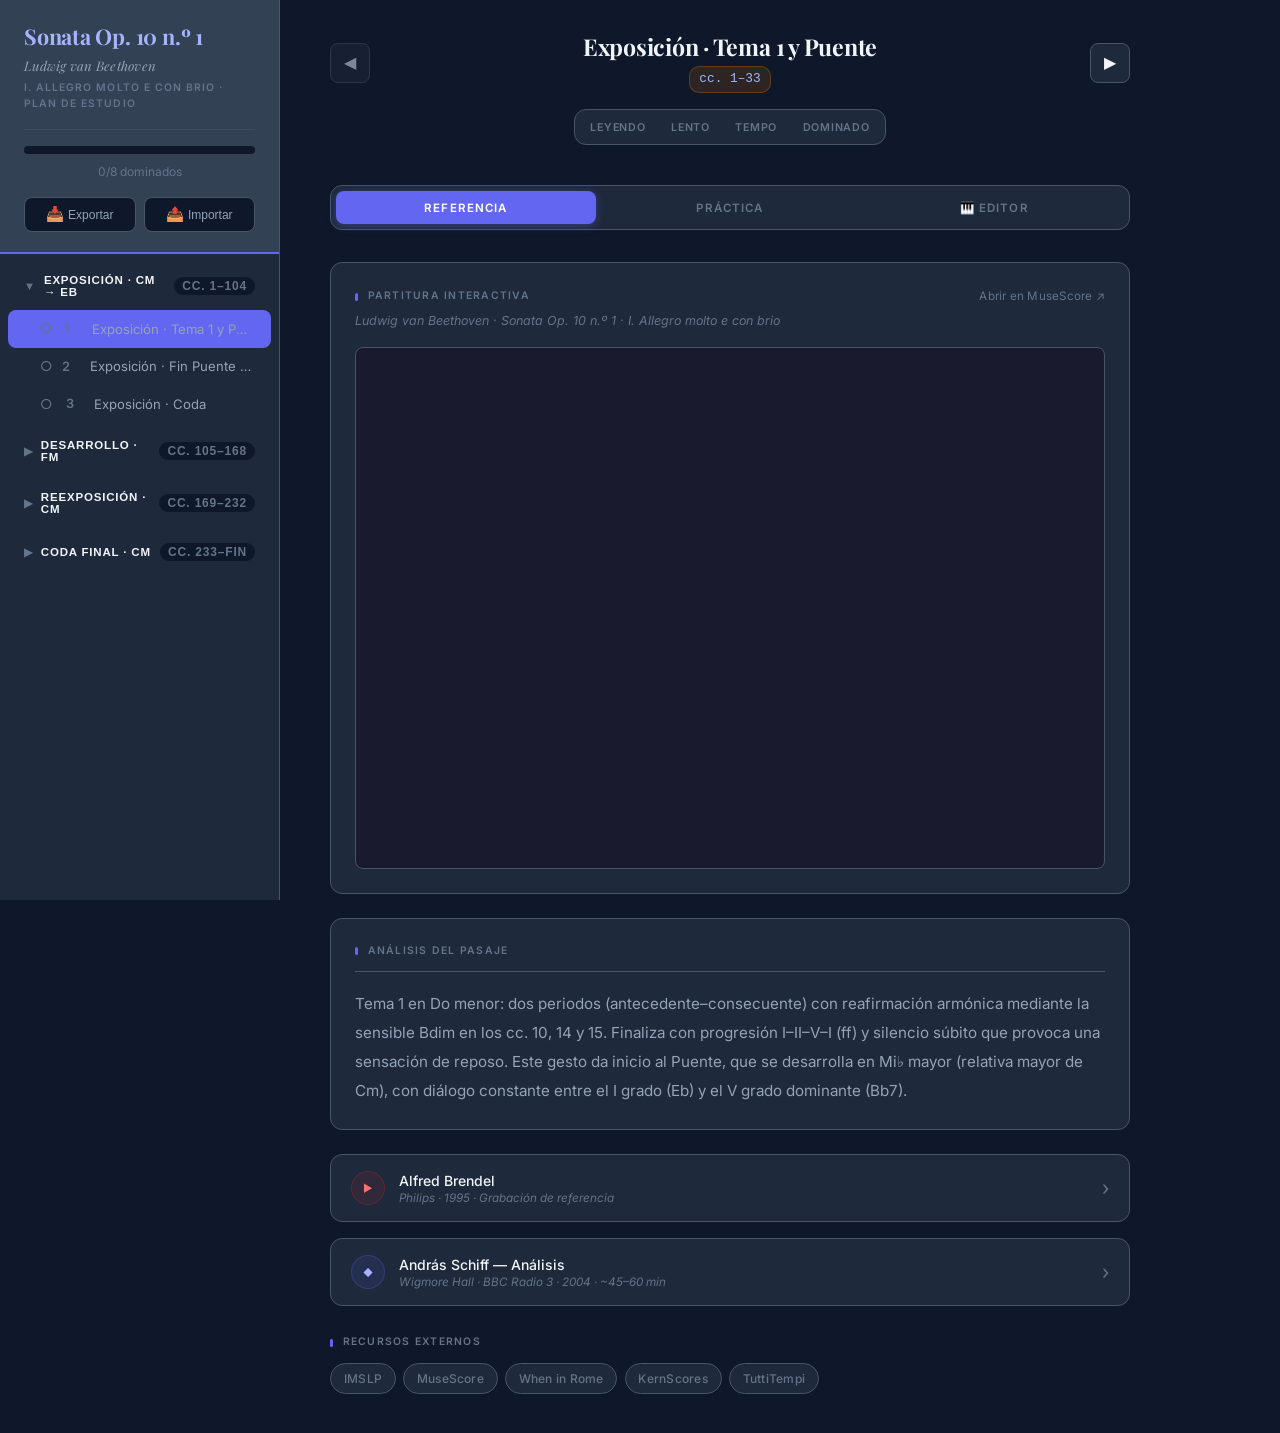
==== commit 28e14112: "feat: integrar editor de audio profesional como tercer tab (Referencia · Práctica · 🎹 Editor) - Nuev" ====
--- a/index.html
+++ b/index.html
@@ -104,6 +104,7 @@
             <div class="pasaje-tabs">
                 <button class="pasaje-tab active" data-tab="referencia">Referencia</button>
                 <button class="pasaje-tab" data-tab="practica">Práctica</button>
+                <button class="pasaje-tab" data-tab="editor">🎹 Editor</button>
             </div>
 
             <!-- ══════════════════════════════════════
@@ -264,6 +265,10 @@
                                 </button>
                             </div>
                         </div>
+                        <button class="record-btn" id="openEditorBtn" style="border-color:rgba(99,102,241,.5);color:#818cf8" title="Abrir editor de audio profesional">
+                            <span class="record-icon">🎹</span>
+                            <span>Editor</span>
+                        </button>
                         <div class="recorder-active" id="recorderActive" style="display:none">
                             <div class="recording-indicator">
                                 <span class="rec-dot"></span>
@@ -340,6 +345,14 @@
                 </div>
 
             </div><!-- /tab-practica -->
+
+            <!-- ══════════════════════════════════════
+                 TAB: EDITOR
+                 ══════════════════════════════════════ -->
+            <div class="tab-panel hidden" id="tab-editor">
+                <div class="editor-tab-bar" id="editorTabBar"></div>
+                <iframe id="editorFrame" src="test-waveform.html" class="editor-tab-frame" allow="microphone; autoplay"></iframe>
+            </div>
 
             <!-- Score fullscreen overlay (fixed, fuera de los tabs) -->
             <div class="score-overlay" id="scoreOverlay">
@@ -372,6 +385,7 @@
     </div>
 </div>
 
+
 <script src="js/data.js?v=1"></script>
 <script src="js/app.js?v=6"></script>
 </body>
--- a/css/styles.css
+++ b/css/styles.css
@@ -1507,6 +1507,55 @@
     background: var(--accent-hover);
 }
 
+/* ──────────────────────────────────────────
+   Audio Editor tab (iframe inline)
+   ────────────────────────────────────────── */
+.editor-tab-bar {
+    display: flex;
+    align-items: center;
+    gap: 0.5rem;
+    flex-wrap: wrap;
+    padding-bottom: 0.75rem;
+    min-height: 2rem;
+}
+.editor-load-btn {
+    padding: 0.22rem 0.7rem;
+    background: rgba(99,102,241,.1);
+    border: 1px solid rgba(99,102,241,.35);
+    border-radius: 20px;
+    color: #818cf8;
+    font-size: 0.73rem;
+    cursor: pointer;
+    font-family: 'Inter', sans-serif;
+    max-width: 180px;
+    overflow: hidden;
+    text-overflow: ellipsis;
+    white-space: nowrap;
+    transition: all .15s;
+}
+.editor-load-btn:hover { background: rgba(99,102,241,.2); border-color: #818cf8; }
+.editor-tab-frame {
+    width: 100%;
+    height: calc(100vh - 240px);
+    min-height: 700px;
+    border: none;
+    border-radius: 8px;
+    background: #0f172a;
+}
+
+/* Edit button on recording items */
+.edit-recording-btn {
+    padding: 0.2rem 0.5rem;
+    background: rgba(99,102,241,.1);
+    border: 1px solid rgba(99,102,241,.35);
+    border-radius: 5px;
+    color: #818cf8;
+    font-size: 0.78rem;
+    cursor: pointer;
+    transition: all .15s;
+}
+.edit-recording-btn:hover { background: rgba(99,102,241,.2); border-color: #818cf8; }
+
 /* ==========================================
    TABS REFERENCIA / PRÁCTICA
    ========================================== */
